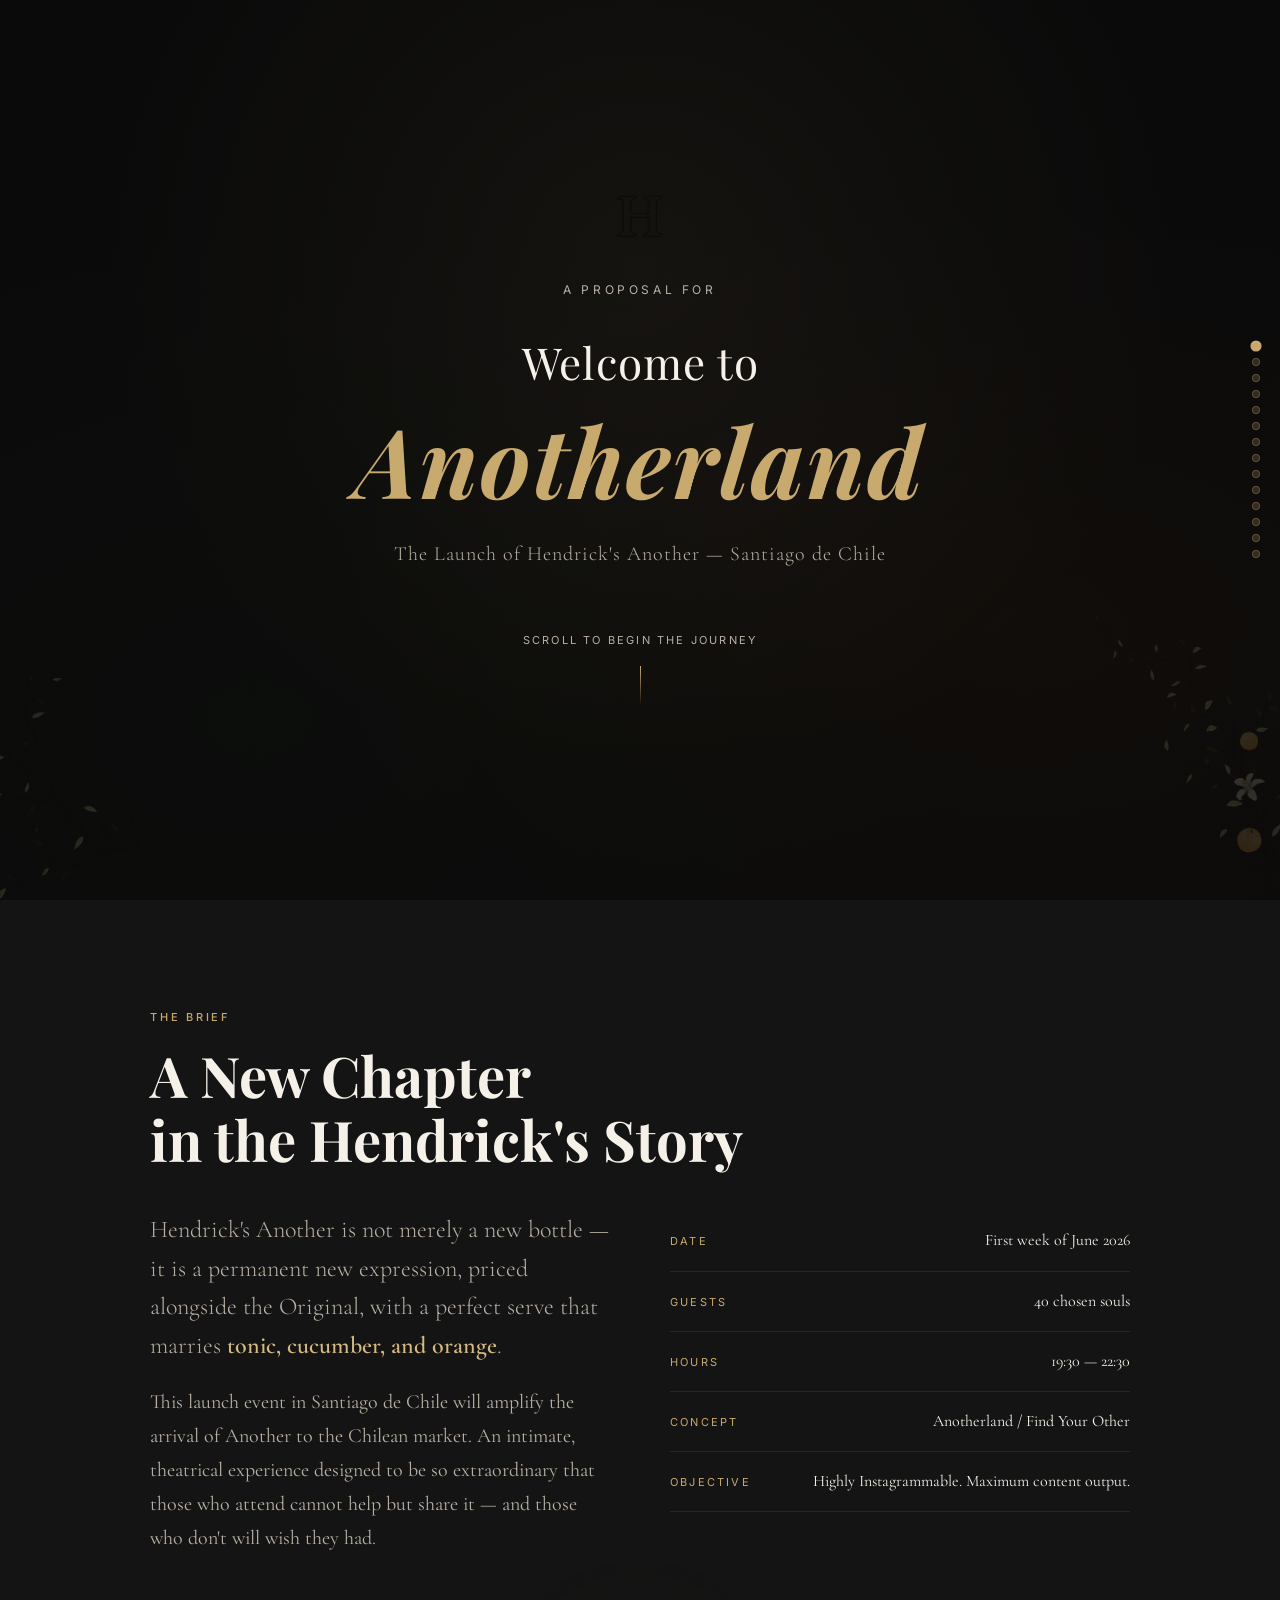
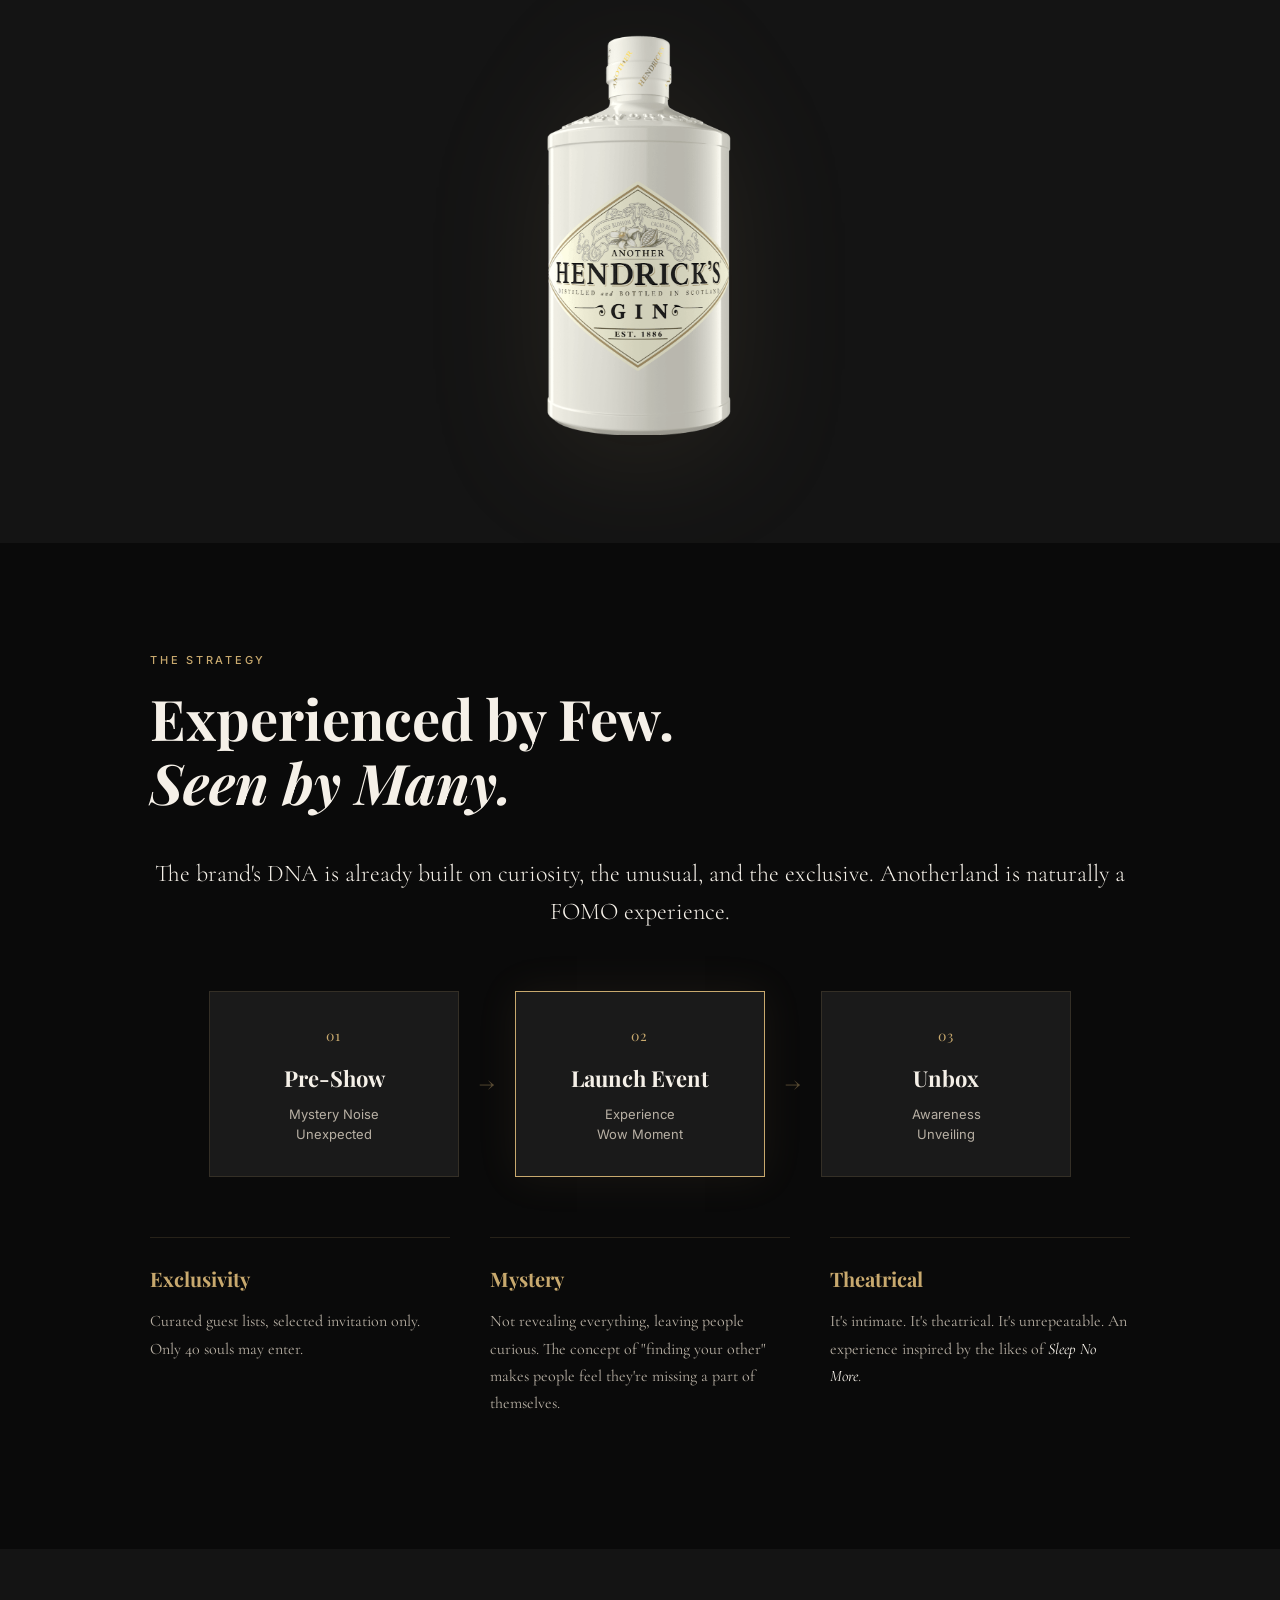
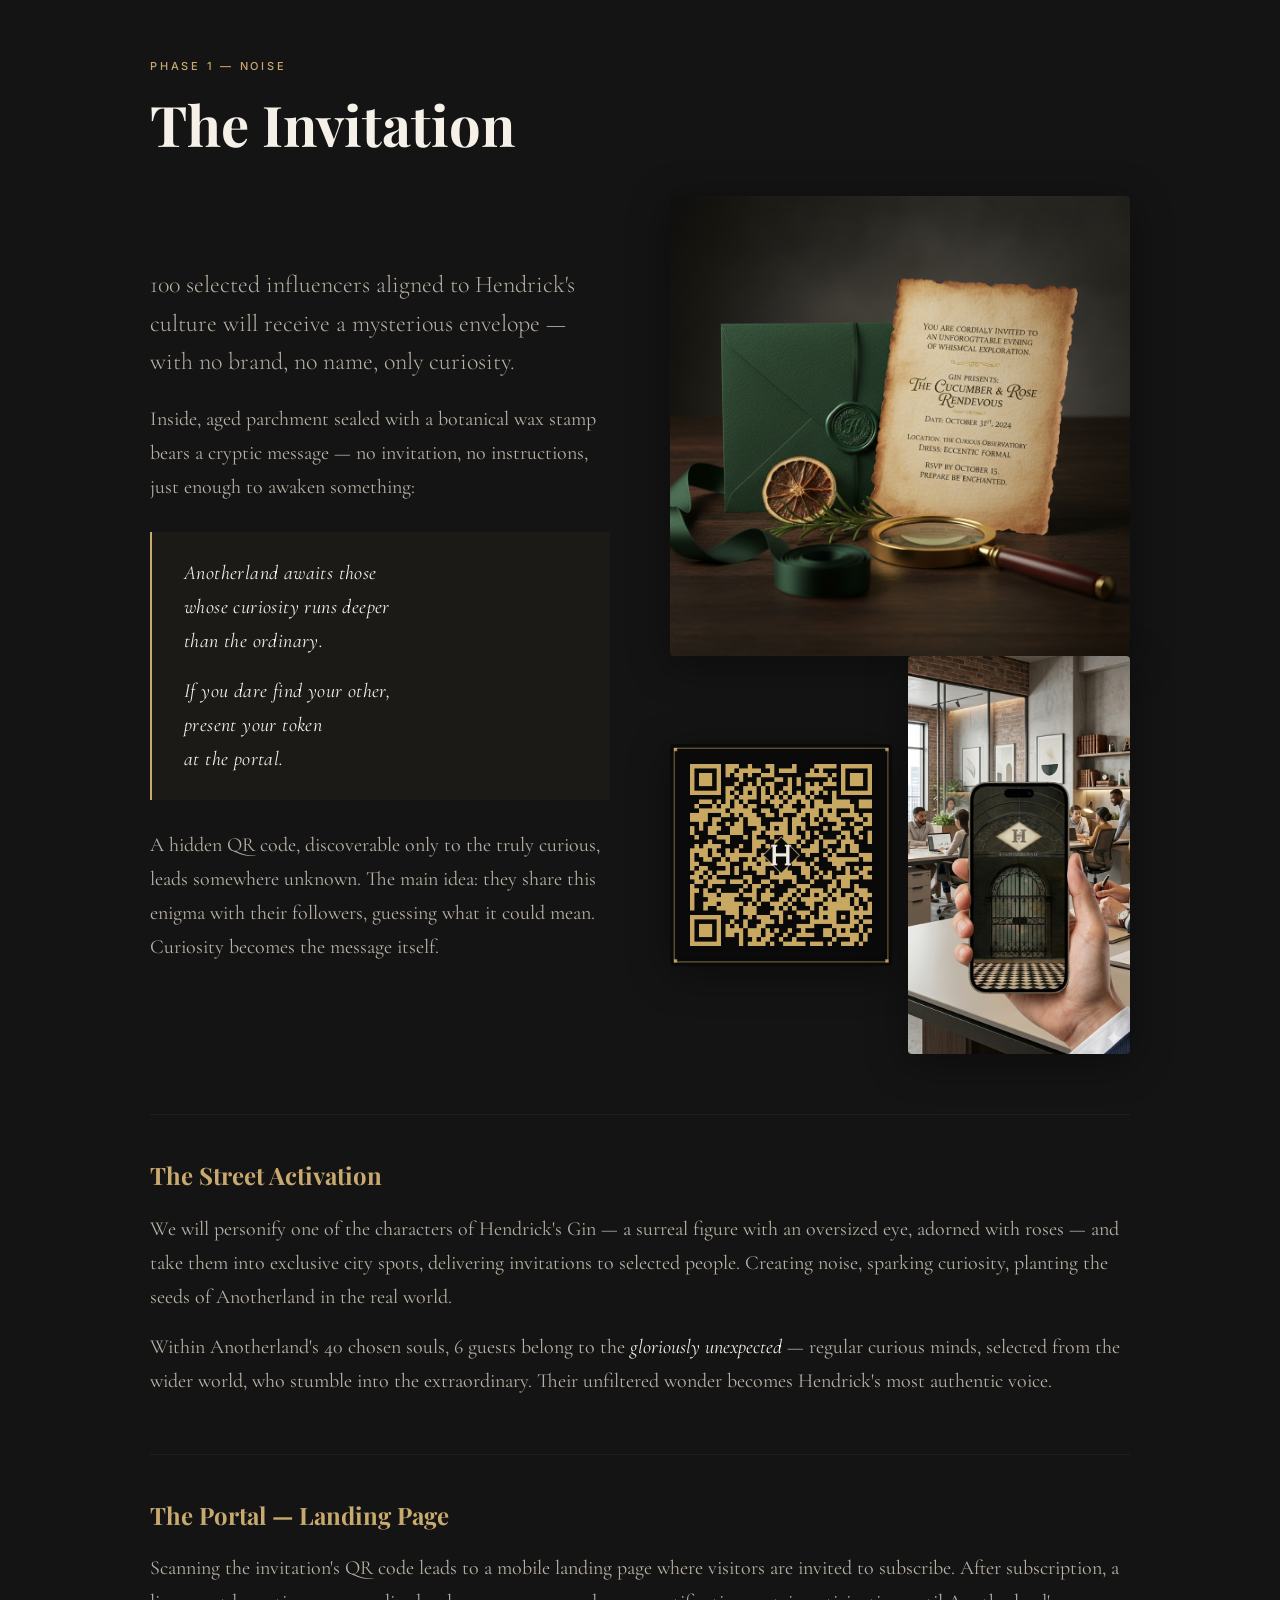
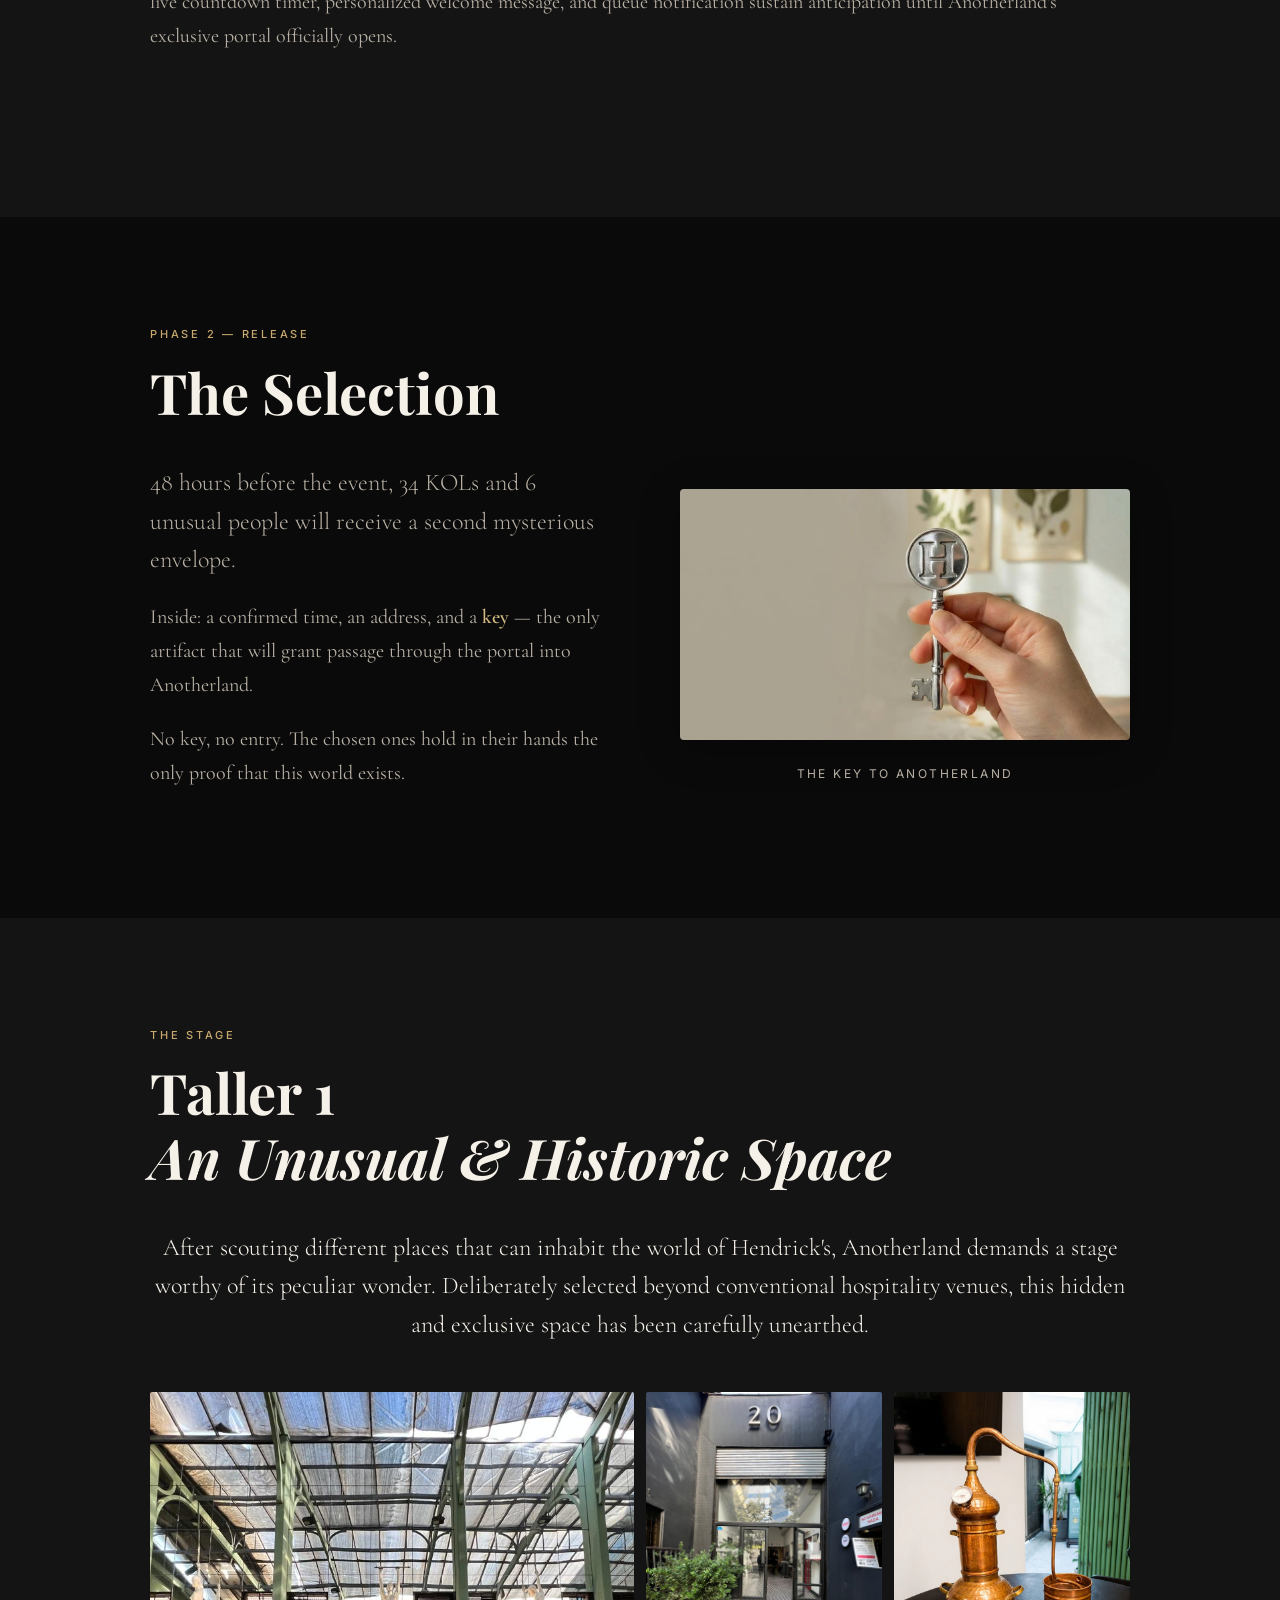
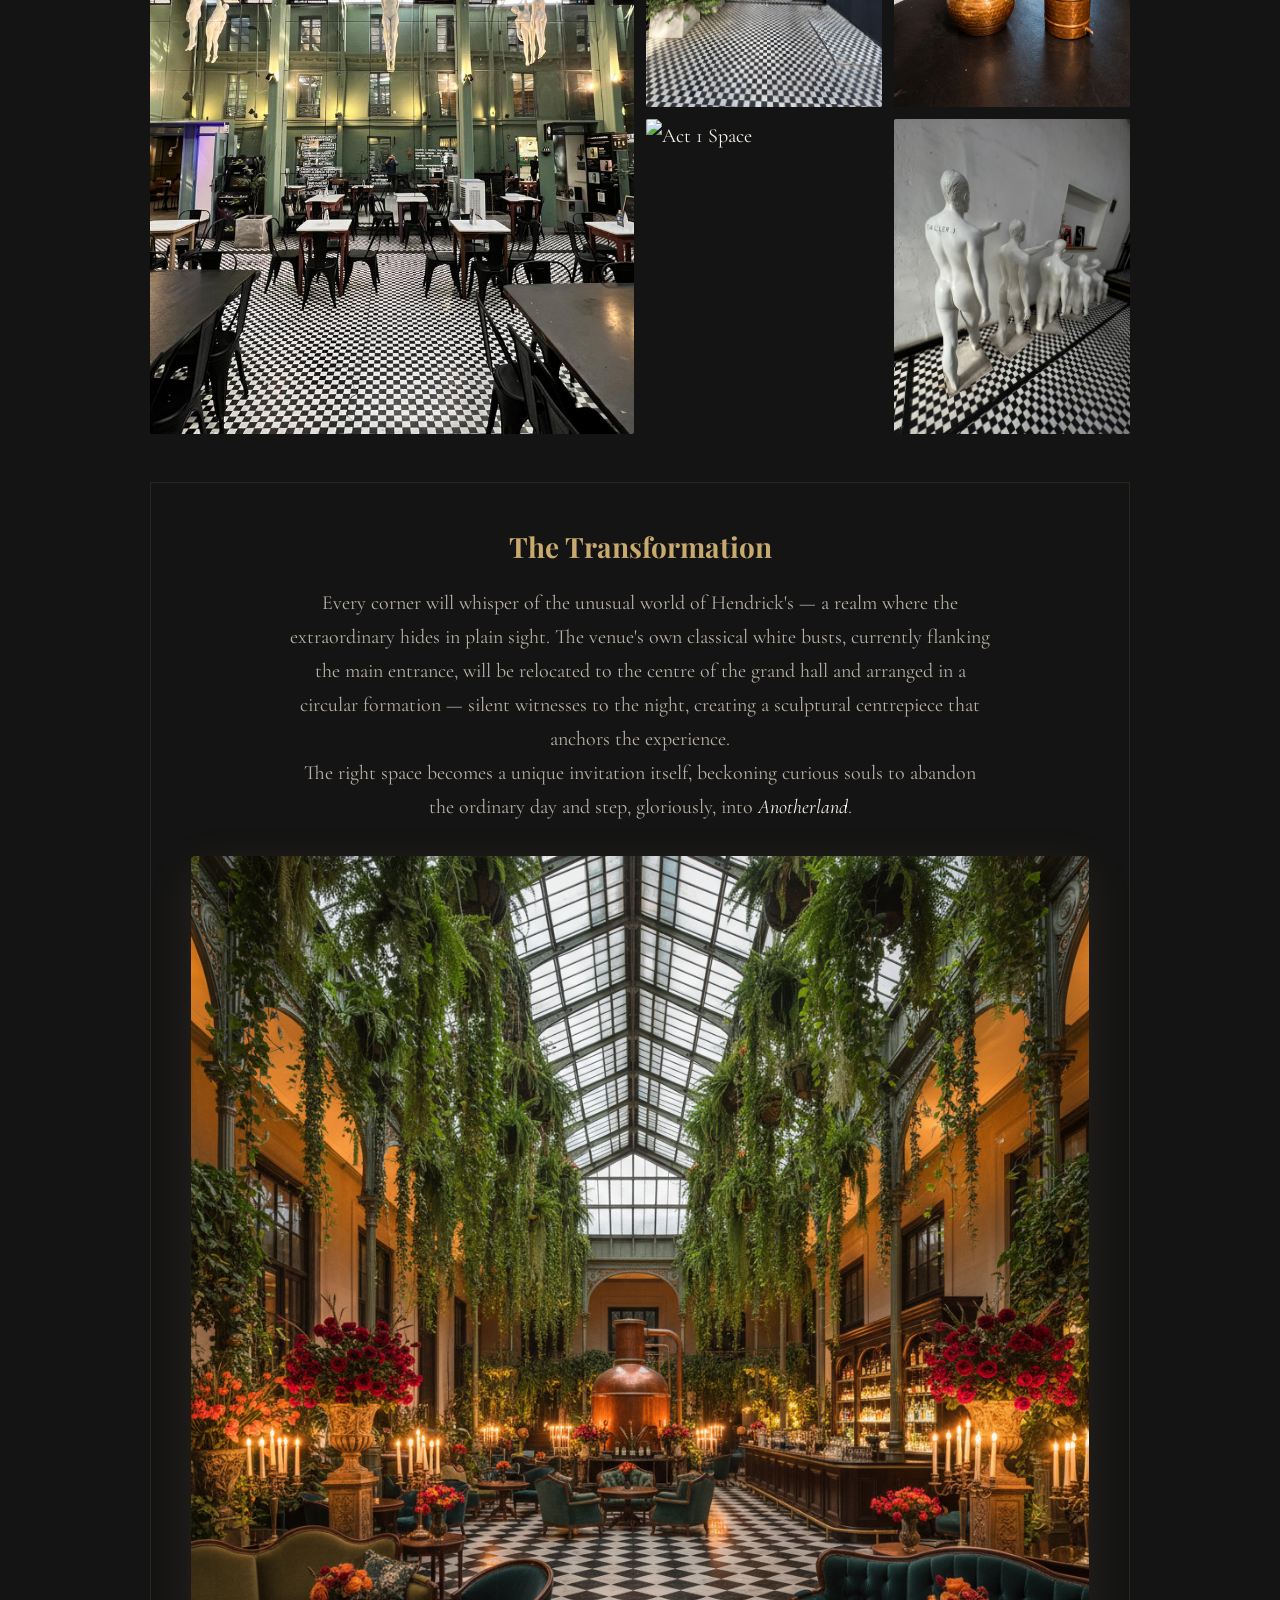
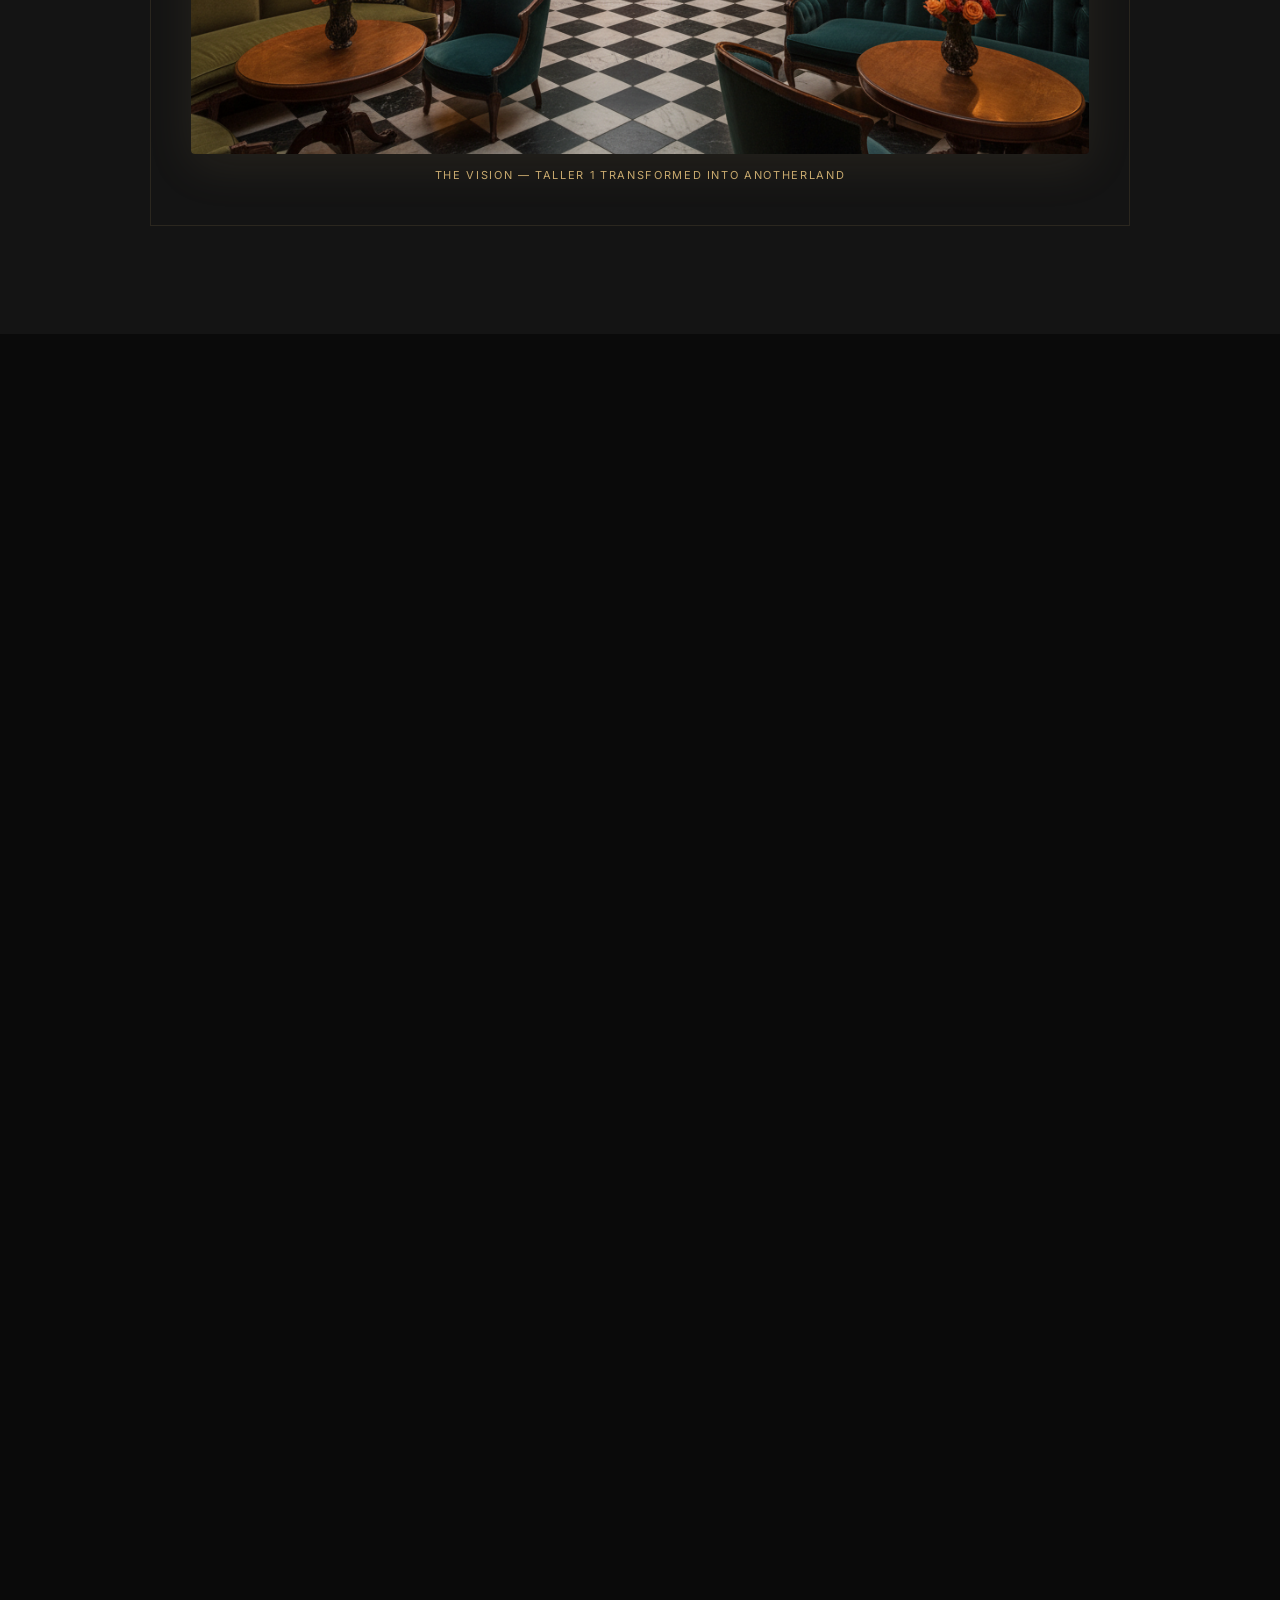
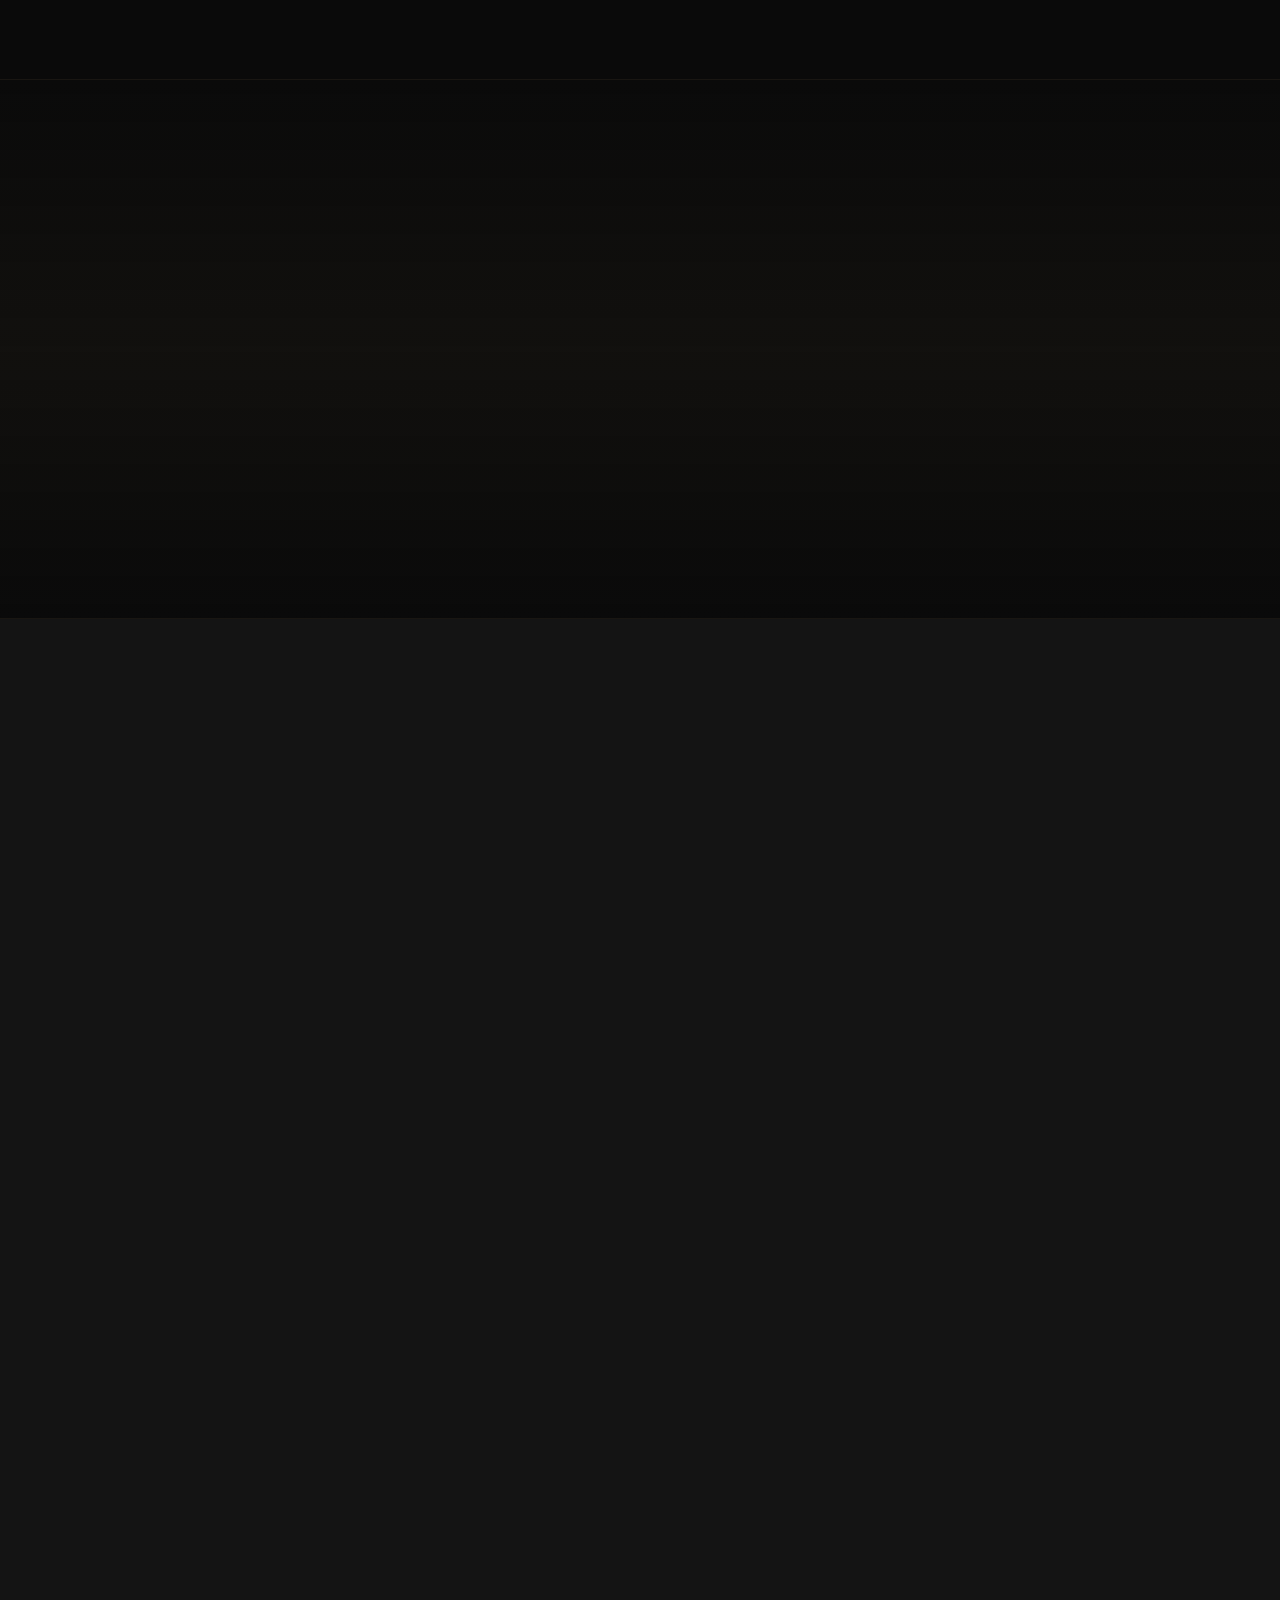
==== site/index.html @ c290e07b "feat: immersive storytelling site for Hendrick's Another launch Scroll-based HTML experience present" ====
<!DOCTYPE html>
<html lang="en">
<head>
  <meta charset="UTF-8">
  <meta name="viewport" content="width=device-width, initial-scale=1.0">
  <title>Welcome to Anotherland — Hendrick's Another Launch</title>
  <meta name="description" content="An immersive launch experience for Hendrick's Another in Santiago de Chile">
  <link rel="preconnect" href="https://fonts.googleapis.com">
  <link rel="preconnect" href="https://fonts.gstatic.com" crossorigin>
  <link href="https://fonts.googleapis.com/css2?family=Playfair+Display:ital,wght@0,400;0,600;0,700;0,800;1,400;1,600&family=Cormorant+Garamond:ital,wght@0,300;0,400;0,500;0,600;1,300;1,400&family=Inter:wght@300;400;500&display=swap" rel="stylesheet">
  <link rel="stylesheet" href="css/style.css">
</head>
<body>

  <!-- S0: THE PORTAL (Hero) -->
  <section class="section section--hero" id="portal">
    <div class="hero__overlay"></div>
    <div class="hero__content">
      <div class="hero__logo">
        <img src="images/brand/hendricks-h.svg" alt="H" class="hero__h-mark">
      </div>
      <p class="hero__prelude fade-in">A proposal for</p>
      <h1 class="hero__title fade-in delay-1">
        <span class="hero__title-line">Welcome to</span>
        <span class="hero__title-line hero__title-accent">Anotherland</span>
      </h1>
      <p class="hero__subtitle fade-in delay-2">The Launch of Hendrick's Another — Santiago de Chile</p>
      <div class="hero__scroll-indicator fade-in delay-3">
        <span>Scroll to begin the journey</span>
        <div class="hero__scroll-arrow"></div>
      </div>
    </div>
    <div class="hero__vine hero__vine--left">
      <img src="images/brand/vine-left.png" alt="">
    </div>
    <div class="hero__vine hero__vine--right">
      <img src="images/brand/vine-right.png" alt="">
    </div>
  </section>

  <!-- S1: THE BRIEF -->
  <section class="section section--brief" id="brief">
    <div class="container">
      <div class="section__label reveal">The Brief</div>
      <h2 class="section__title reveal">A New Chapter<br>in the Hendrick's Story</h2>
      <div class="brief__grid">
        <div class="brief__text reveal">
          <p class="text--lead">Hendrick's Another is not merely a new bottle — it is a permanent new expression, priced alongside the Original, with a perfect serve that marries <strong>tonic, cucumber, and orange</strong>.</p>
          <p>This launch event in Santiago de Chile will amplify the arrival of Another to the Chilean market. An intimate, theatrical experience designed to be so extraordinary that those who attend cannot help but share it — and those who don't will wish they had.</p>
        </div>
        <div class="brief__details reveal delay-1">
          <div class="brief__detail">
            <span class="brief__detail-label">Date</span>
            <span class="brief__detail-value">First week of June 2026</span>
          </div>
          <div class="brief__detail">
            <span class="brief__detail-label">Guests</span>
            <span class="brief__detail-value">40 chosen souls</span>
          </div>
          <div class="brief__detail">
            <span class="brief__detail-label">Hours</span>
            <span class="brief__detail-value">19:30 — 22:30</span>
          </div>
          <div class="brief__detail">
            <span class="brief__detail-label">Concept</span>
            <span class="brief__detail-value">Anotherland / Find Your Other</span>
          </div>
          <div class="brief__detail">
            <span class="brief__detail-label">Objective</span>
            <span class="brief__detail-value">Highly Instagrammable. Maximum content output.</span>
          </div>
        </div>
      </div>
      <div class="brief__bottle reveal delay-2">
        <img src="images/brand/another-bottle.png" alt="Hendrick's Another Bottle" class="brief__bottle-img">
      </div>
    </div>
  </section>

  <!-- S2: THE STRATEGY -->
  <section class="section section--strategy" id="strategy">
    <div class="container">
      <div class="section__label reveal">The Strategy</div>
      <h2 class="section__title reveal">Experienced by Few.<br><em>Seen by Many.</em></h2>
      <p class="text--lead text--center reveal">The brand's DNA is already built on curiosity, the unusual, and the exclusive. Anotherland is naturally a FOMO experience.</p>

      <div class="strategy__flow reveal">
        <div class="strategy__phase">
          <div class="strategy__phase-number">01</div>
          <h3 class="strategy__phase-title">Pre-Show</h3>
          <p class="strategy__phase-desc">Mystery Noise<br>Unexpected</p>
        </div>
        <div class="strategy__arrow">→</div>
        <div class="strategy__phase strategy__phase--active">
          <div class="strategy__phase-number">02</div>
          <h3 class="strategy__phase-title">Launch Event</h3>
          <p class="strategy__phase-desc">Experience<br>Wow Moment</p>
        </div>
        <div class="strategy__arrow">→</div>
        <div class="strategy__phase">
          <div class="strategy__phase-number">03</div>
          <h3 class="strategy__phase-title">Unbox</h3>
          <p class="strategy__phase-desc">Awareness<br>Unveiling</p>
        </div>
      </div>

      <div class="strategy__tactics reveal delay-1">
        <div class="strategy__tactic">
          <h4>Exclusivity</h4>
          <p>Curated guest lists, selected invitation only. Only 40 souls may enter.</p>
        </div>
        <div class="strategy__tactic">
          <h4>Mystery</h4>
          <p>Not revealing everything, leaving people curious. The concept of "finding your other" makes people feel they're missing a part of themselves.</p>
        </div>
        <div class="strategy__tactic">
          <h4>Theatrical</h4>
          <p>It's intimate. It's theatrical. It's unrepeatable. An experience inspired by the likes of <em>Sleep No More</em>.</p>
        </div>
      </div>
    </div>
  </section>

  <!-- S3: THE INVITATION -->
  <section class="section section--invitation" id="invitation">
    <div class="container">
      <div class="section__label reveal">Phase 1 — Noise</div>
      <h2 class="section__title reveal">The Invitation</h2>

      <div class="invitation__grid">
        <div class="invitation__text reveal">
          <p class="text--lead">100 selected influencers aligned to Hendrick's culture will receive a mysterious envelope — with no brand, no name, only curiosity.</p>
          <p>Inside, aged parchment sealed with a botanical wax stamp bears a cryptic message — no invitation, no instructions, just enough to awaken something:</p>
          <blockquote class="invitation__card-text">
            <p><em>Anotherland awaits those<br>whose curiosity runs deeper<br>than the ordinary.</em></p>
            <p><em>If you dare find your other,<br>present your token<br>at the portal.</em></p>
          </blockquote>
          <p>A hidden QR code, discoverable only to the truly curious, leads somewhere unknown. The main idea: they share this enigma with their followers, guessing what it could mean. Curiosity becomes the message itself.</p>
        </div>
        <div class="invitation__visual reveal delay-1">
          <img src="images/renders/render-invitation.jpg" alt="The Mysterious Invitation — Sealed Envelope with Botanical Wax Stamp" class="invitation__render-img" loading="lazy">
          <div class="invitation__renders">
            <img src="images/renders/render-qr-code.jpg" alt="Hendrick's QR Code — Golden Seal" class="invitation__render-img" loading="lazy">
            <img src="images/renders/render-phone-portal.jpg" alt="Mobile Landing Page — The Portal" class="invitation__render-img invitation__render-img--phone" loading="lazy">
          </div>
        </div>
      </div>

      <div class="invitation__off reveal delay-2">
        <h3>The Street Activation</h3>
        <p>We will personify one of the characters of Hendrick's Gin — a surreal figure with an oversized eye, adorned with roses — and take them into exclusive city spots, delivering invitations to selected people. Creating noise, sparking curiosity, planting the seeds of Anotherland in the real world.</p>
        <p>Within Anotherland's 40 chosen souls, 6 guests belong to the <em>gloriously unexpected</em> — regular curious minds, selected from the wider world, who stumble into the extraordinary. Their unfiltered wonder becomes Hendrick's most authentic voice.</p>
      </div>

      <div class="invitation__portal reveal">
        <h3>The Portal — Landing Page</h3>
        <p>Scanning the invitation's QR code leads to a mobile landing page where visitors are invited to subscribe. After subscription, a live countdown timer, personalized welcome message, and queue notification sustain anticipation until Anotherland's exclusive portal officially opens.</p>
      </div>
    </div>
  </section>

  <!-- S4: THE SELECTION -->
  <section class="section section--selection" id="selection">
    <div class="container">
      <div class="section__label reveal">Phase 2 — Release</div>
      <h2 class="section__title reveal">The Selection</h2>
      <div class="selection__content reveal">
        <div class="selection__text">
          <p class="text--lead">48 hours before the event, 34 KOLs and 6 unusual people will receive a second mysterious envelope.</p>
          <p>Inside: a confirmed time, an address, and a <strong>key</strong> — the only artifact that will grant passage through the portal into Anotherland.</p>
          <p>No key, no entry. The chosen ones hold in their hands the only proof that this world exists.</p>
        </div>
        <div class="selection__key">
          <img src="images/renders/render-key.jpg" alt="The Key to Anotherland" class="selection__key-img" loading="lazy">
          <p class="selection__key-caption">The Key to Anotherland</p>
        </div>
      </div>
    </div>
  </section>

  <!-- S5: THE VENUE -->
  <section class="section section--venue" id="venue">
    <div class="container">
      <div class="section__label reveal">The Stage</div>
      <h2 class="section__title reveal">Taller 1<br><em>An Unusual & Historic Space</em></h2>
      <p class="text--lead text--center reveal">After scouting different places that can inhabit the world of Hendrick's, Anotherland demands a stage worthy of its peculiar wonder. Deliberately selected beyond conventional hospitality venues, this hidden and exclusive space has been carefully unearthed.</p>

      <div class="venue__gallery reveal">
        <div class="venue__photo venue__photo--large">
          <img src="images/venue/act3-main-hall.jpg" alt="Taller 1 Main Hall" loading="lazy">
          <span class="venue__photo-caption">The Grand Conservatory — Main Hall</span>
        </div>
        <div class="venue__photo">
          <img src="images/venue/exterior-entrance.jpg" alt="Taller 1 Entrance" loading="lazy">
          <span class="venue__photo-caption">The Portal — Entrance</span>
        </div>
        <div class="venue__photo">
          <img src="images/venue/alembic-detail.jpg" alt="Copper Alembic" loading="lazy">
          <span class="venue__photo-caption">The Alembic — A Gin Still in Chile</span>
        </div>
        <div class="venue__photo">
          <img src="images/venue/act1-alembic.jpg" alt="Act 1 Space" loading="lazy">
          <span class="venue__photo-caption">The Origins — Act I Space</span>
        </div>
        <div class="venue__photo">
          <img src="images/venue/hallway-statues.jpg" alt="Hallway with Statues" loading="lazy">
          <span class="venue__photo-caption">The Passage — Between Worlds</span>
        </div>
      </div>

      <div class="venue__transformation reveal">
        <h3>The Transformation</h3>
        <p>Every corner will whisper of the unusual world of Hendrick's — a realm where the extraordinary hides in plain sight. The venue's own classical white busts, currently flanking the main entrance, will be relocated to the centre of the grand hall and arranged in a circular formation — silent witnesses to the night, creating a sculptural centrepiece that anchors the experience.</p>
        <p>The right space becomes a unique invitation itself, beckoning curious souls to abandon the ordinary day and step, gloriously, into <em>Anotherland</em>.</p>
        <div class="venue__transformation-render">
          <img src="images/renders/render-venue-transformed.jpg" alt="Taller 1 Transformed into Anotherland — Botanical Wonderland" loading="lazy">
          <span class="venue__transformation-caption">The Vision — Taller 1 Transformed into Anotherland</span>
        </div>
      </div>
    </div>
  </section>

  <!-- S6: THE ANOTHERLANDERS -->
  <section class="section section--cast" id="cast">
    <div class="container">
      <div class="section__label reveal">The Citizens</div>
      <h2 class="section__title reveal">The Anotherlanders</h2>
      <p class="text--lead text--center reveal">To bring this event to life, we will deploy a dedicated team of performers as citizens of Anotherland. They will embody the storytelling, guide the experience, and ensure guests truly live and immerse themselves in this world.</p>

      <div class="cast__grid reveal">
        <div class="cast__role">
          <div class="cast__role-count">1</div>
          <h4 class="cast__role-title">Herbarium</h4>
          <p>The mysterious guardian at the portal. Asks for the key. Opens the door.</p>
        </div>
        <div class="cast__role">
          <div class="cast__role-count">3</div>
          <h4 class="cast__role-title">Storytellers / Orators</h4>
          <p>They welcome guests into Hendrick's Origins and narrate the tale of Anotherland.</p>
        </div>
        <div class="cast__role">
          <div class="cast__role-count">4</div>
          <h4 class="cast__role-title">Botanics</h4>
          <p>Guides through the choices. They divide groups and present the four story crossroads.</p>
        </div>
        <div class="cast__role">
          <div class="cast__role-count">2</div>
          <h4 class="cast__role-title">Performers</h4>
          <p>The ethereal figures of Anotherland. They inhabit the space, creating moments of wonder.</p>
        </div>
      </div>

      <div class="cast__costume reveal delay-1">
        <div class="cast__costume-grid">
          <div class="cast__costume-text">
            <h3>The Avant-Garde Gothic & "Capitol" Aesthetic</h3>
            <p>Surreal silhouettes, edible accessories (the cucumber cluster), sculptural powdered wigs, contradictory tailoring, maximalist botanicals, subversive formalwear, fabric clashing, the porcelain doll effect, asymmetric volume, and iridescent surfaces.</p>
          </div>
          <div class="cast__costume-visual">
            <img src="images/renders/render-performer.jpg" alt="Anotherlander — Avant-Garde Gothic Botanical Costume" loading="lazy">
          </div>
        </div>
      </div>
    </div>
  </section>

  <!-- DIVIDER: THE EXPERIENCE BEGINS -->
  <section class="section section--divider" id="experience">
    <div class="divider__content">
      <p class="divider__prelude reveal">The night arrives. The key turns. The portal opens.</p>
      <h2 class="divider__title reveal delay-1">The Experience</h2>
      <p class="divider__subtitle reveal delay-2">A 3-Act Journey Into Anotherland</p>
    </div>
  </section>

  <!-- S7: ACT 1 — THE WELCOME -->
  <section class="section section--act section--act1" id="act1">
    <div class="container">
      <div class="act__header reveal">
        <span class="act__number">Act I</span>
        <h2 class="act__title">The Welcome</h2>
        <p class="act__subtitle">Guests Start Together</p>
      </div>

      <div class="act__scene reveal">
        <div class="act__scene-img">
          <img src="images/renders/render-entrance-doorman.jpg" alt="The Portal — Guardian at the Gates of Anotherland" loading="lazy">
          <div class="act__scene-overlay"></div>
        </div>
        <div class="act__scene-text">
          <h3>The Portal</h3>
          <p>In the entrance, a mysterious guard stands before the door. Silent. Watchful. When guests present their key, the door opens — and the ordinary world is left behind.</p>
        </div>
      </div>

      <div class="act__scene act__scene--reverse reveal delay-1">
        <div class="act__scene-img">
          <img src="images/renders/render-alembic.jpg" alt="Hendrick's Origins — The Copper Alembic" loading="lazy">
          <div class="act__scene-overlay"></div>
        </div>
        <div class="act__scene-text">
          <h3>Hendrick's Origins</h3>
          <p>After crossing the Portal, guests are welcomed by the Orators into Hendrick's Origins, where a gleaming copper Gin Alembic Still marks the beginning of their journey into Anotherland — beyond imagination and discovery.</p>
          <p>A welcome serve of <strong>Hendrick's Original Gin & Tonic</strong> is poured as the tale begins.</p>
        </div>
      </div>

      <div class="act__moment reveal delay-2">
        <img src="images/brand/original-bottle.png" alt="Hendrick's Original" class="act__moment-bottle">
        <p class="act__moment-text">The Orator introduces this as a journey through Anotherland, where the marvelous and the mundane intertwine. A plain wooden box is placed at the edge of the table — its purpose left unsaid.</p>
      </div>
    </div>
  </section>

  <!-- S8: ACT 2 — THE CHOICES -->
  <section class="section section--act section--act2" id="act2">
    <div class="container">
      <div class="act__header reveal">
        <span class="act__number">Act II</span>
        <h2 class="act__title">The Choices</h2>
        <p class="act__subtitle">Guests Roam Free</p>
      </div>

      <div class="act__scene reveal">
        <div class="act__scene-img">
          <img src="images/renders/render-dark-hallway.jpg" alt="The Dark Hall — Candle-lit Passage Between Worlds" loading="lazy">
          <div class="act__scene-overlay"></div>
        </div>
        <div class="act__scene-text">
          <h3>The Dark Hall</h3>
          <p>Our guests move through a large dark hall, guided by the Orators who divide them into groups. Along the way, they encounter the Botanics — and the tale of four story crossroads begins. Each choice shapes a unique cocktail, built through the narrative itself.</p>
        </div>
      </div>

      <div class="choices__grid">
        <div class="choice reveal">
          <div class="choice__number">1</div>
          <h3 class="choice__title">The Sparkling Waters</h3>
          <p class="choice__question">At the first crossroads, two waters shimmer:</p>
          <div class="choice__options">
            <div class="choice__option">
              <strong>The Marshlands</strong> — still, herbaceous, and grounding
            </div>
            <div class="choice__vs">or</div>
            <div class="choice__option">
              <strong>The Fresh Springs</strong> — bright, lively, and effervescent
            </div>
          </div>
          <p class="choice__result"><em>Sets the base: herbal & contemplative or crisp & sparkling</em></p>
        </div>

        <div class="choice reveal delay-1">
          <div class="choice__number">2</div>
          <h3 class="choice__title">The Garden of Whispering Blooms</h3>
          <p class="choice__question">Further along, the traveler encounters a chorus of talking flowers:</p>
          <div class="choice__options">
            <div class="choice__option">
              <strong>Thistle</strong> — sharp, green, and mischievously dry
            </div>
            <div class="choice__vs">or</div>
            <div class="choice__option">
              <strong>Forget-Me-Not</strong> — soft, floral, and sentimental
            </div>
          </div>
          <p class="choice__result"><em>Adds the botanical accent: herbal brightness or floral sweetness</em></p>
        </div>

        <div class="choice reveal delay-1">
          <div class="choice__number">3</div>
          <h3 class="choice__title">The Uncanny Valley</h3>
          <p class="choice__question">Through swirling mists, inspiration strikes. Two paths emerge:</p>
          <div class="choice__options">
            <div class="choice__option">
              <strong>The Left Turn</strong> — cacao, warmth, and hidden spice
            </div>
            <div class="choice__vs">or</div>
            <div class="choice__option">
              <strong>The Right Turn</strong> — orange blossom and radiant zest
            </div>
          </div>
          <p class="choice__result"><em>The flavor flourish: dark & spiced or bright & citrusy</em></p>
        </div>

        <div class="choice reveal delay-1">
          <div class="choice__number">4</div>
          <h3 class="choice__title">The Forest of Forgotten Things</h3>
          <p class="choice__question">In a grove heavy with memory, the traveler must decide how to end their tale:</p>
          <div class="choice__options">
            <div class="choice__option">
              <strong>Summer Fruit</strong> — rich, warm, and lingering
            </div>
            <div class="choice__vs">or</div>
            <div class="choice__option">
              <strong>Winter Fruit</strong> — cool, lifted, and free
            </div>
          </div>
          <p class="choice__result"><em>The garnish and mood: bold & nostalgic or light & liberating</em></p>
        </div>
      </div>

      <div class="act__scene act__scene--reverse reveal">
        <div class="act__scene-img">
          <img src="images/renders/render-food-station.jpg" alt="The Botanical Feast — Thematic Canapés and Gin Cocktails" loading="lazy">
          <div class="act__scene-overlay"></div>
        </div>
        <div class="act__scene-text">
          <h3>The Botanical Feast</h3>
          <p>Between choices, guests discover thematic food stations — artisanal canapés crafted in a striking palette of dark tones with orange accents. Each bite is a narrative moment, paired with botanical garnishes and crystal gin glasses catching the warm candlelight.</p>
        </div>
      </div>
    </div>
  </section>

  <!-- S9: ACT 3 — THE DISCOVER & THE TOAST -->
  <section class="section section--act section--act3" id="act3">
    <div class="container">
      <div class="act__header reveal">
        <span class="act__number">Act III</span>
        <h2 class="act__title">The Discovery</h2>
        <p class="act__subtitle">Guests End Together</p>
      </div>

      <div class="act3__discover reveal">
        <div class="act3__discover-img">
          <img src="images/renders/render-anotherland-hall.jpg" alt="Anotherland Revealed — The Grand Hall" loading="lazy">
          <div class="act__scene-overlay act__scene-overlay--gold"></div>
        </div>
        <div class="act3__discover-text">
          <h3>The Reveal</h3>
          <p>Guests continue their path after the choices they've made. At the end of a darkened corridor, they find a figure seated in a bergère — silent, waiting.</p>
          <p>As they approach, the figure rises. An invitation. <strong>In that moment, all the lights turn on</strong> — and Anotherland is revealed in its full, breathtaking glory.</p>
        </div>
      </div>

      <div class="act3__scenes reveal">
        <div class="act__scene">
          <div class="act__scene-img">
            <img src="images/renders/render-photo-opportunity.jpg" alt="Photo Opportunity — Botanical Arch with Gold Frame" loading="lazy">
            <div class="act__scene-overlay act__scene-overlay--gold"></div>
          </div>
          <div class="act__scene-text">
            <h3>The WOW Moment</h3>
            <p>When our guests enter Anotherland, they discover a captivating world to freely explore. Instagrammable photo opportunity spots — like this botanical arch with a gold vintage frame — ensure every guest becomes a content creator, sharing Anotherland with the world.</p>
          </div>
        </div>

        <div class="act__scene act__scene--reverse">
          <div class="act__scene-img">
            <img src="images/renders/render-cocktail-bar.jpg" alt="The Anotherland Bar — Botanical Cocktail Service" loading="lazy">
            <div class="act__scene-overlay act__scene-overlay--gold"></div>
          </div>
          <div class="act__scene-text">
            <h3>The Anotherland Bar</h3>
            <p>A beautifully dressed cocktail bar wrapped in botanical garlands serves Hendrick's Another cocktails — the gin's signature orange-tinted serve with cucumber ribbons. Victorian-attired bartenders craft each drink as part of the living experience.</p>
          </div>
        </div>
      </div>

      <div class="act3__toast reveal">
        <div class="act3__toast-content">
          <img src="images/brand/another-bottle.png" alt="Hendrick's Another" class="act3__toast-bottle" loading="lazy">
          <div class="act3__toast-text">
            <h3>The Toast</h3>
            <p>Guests reunite around the previously hidden chamber. The Orator reveals the wooden box that held mystery all night — it opens to unveil <strong>Hendrick's Another</strong>.</p>
            <p>Some of the white lights change to orange to enhance the moment and arrival. The cocktail built through the story is served.</p>
            <blockquote class="act3__toast-quote">
              "To Another, may we savor it always."
            </blockquote>
          </div>
        </div>
      </div>
    </div>
  </section>

  <!-- S10: PHASE 3 — THE UNBOX (Seeding) -->
  <section class="section section--unbox" id="unbox">
    <div class="container">
      <div class="section__label reveal">Phase 3 — Amplification</div>
      <h2 class="section__title reveal">The Unbox</h2>
      <p class="text--lead text--center reveal">Experienced by few. <em>Seen by many.</em></p>

      <div class="unbox__grid">
        <div class="unbox__text reveal">
          <p>The story of Anotherland does not end at the venue. Within days of the event, the 60+ curious souls who received the mysterious invitation but were not among the chosen 40 will find a new delivery at their door.</p>
          <p>A beautifully curated seeding box — containing a bottle of <strong>Hendrick's Another</strong> — arrives as proof that Anotherland remembers every curious soul.</p>
          <p>They unbox it on camera. They share it with their followers. The hashtag <strong>#hendrickschile</strong> begins to spread. What was experienced by few is now seen by many — and the legend of Anotherland grows.</p>
        </div>
        <div class="unbox__visual reveal delay-1">
          <img src="images/renders/render-photo-spot.jpg" alt="Hendrick's Another Seeding Box — Unboxing Experience" class="unbox__render" loading="lazy">
          <p class="unbox__caption">The Seeding Box — #hendrickschile</p>
        </div>
      </div>
    </div>
  </section>

  <!-- S11: THE FAREWELL -->
  <section class="section section--farewell" id="farewell">
    <div class="container">
      <div class="section__label reveal">The Farewell</div>
      <h2 class="section__title reveal">A Keepsake<br>From Anotherland</h2>
      <p class="text--lead text--center reveal">The traveler rises, carrying their glass and their journey through Anotherland forward. The Purveyor offers a keepsake token — bespoke to each guest and their pouch — as they exit back into the ordinary world, forever changed.</p>

      <div class="farewell__hero reveal">
        <img src="images/renders/render-cocktails.jpg" alt="Hendrick's Another & Original — The Perfect Serves" loading="lazy">
      </div>

      <div class="farewell__cocktails reveal">
        <div class="farewell__cocktail">
          <img src="images/brand/another-highball.png" alt="Another Highball" loading="lazy">
          <h4>The Another Highball</h4>
          <p>Built through the story itself</p>
        </div>
        <div class="farewell__cocktail">
          <img src="images/brand/another-spritz.jpg" alt="Another Spritz" loading="lazy">
          <h4>The Another Spritz</h4>
          <p>A parting gift of flavor</p>
        </div>
      </div>
    </div>
  </section>

  <!-- S11: CREDITS -->
  <section class="section section--credits" id="credits">
    <div class="container">
      <div class="credits__content reveal">
        <img src="images/brand/hendricks-logo.png" alt="Hendrick's Gin" class="credits__logo">
        <h2 class="credits__title">Anotherland Awaits</h2>
        <p class="credits__subtitle">Santiago de Chile — June 2026</p>
        <div class="credits__divider"></div>
        <p class="credits__agency">A proposal by <strong>Revision</strong></p>
        <p class="credits__contact">Federico Elgueta — Federico@wearevision.cl</p>
      </div>
    </div>
  </section>

  <!-- PROGRESS INDICATOR -->
  <nav class="progress-nav" aria-label="Section navigation">
    <a href="#portal" class="progress-dot active" title="The Portal"></a>
    <a href="#brief" class="progress-dot" title="The Brief"></a>
    <a href="#strategy" class="progress-dot" title="Strategy"></a>
    <a href="#invitation" class="progress-dot" title="Invitation"></a>
    <a href="#selection" class="progress-dot" title="Selection"></a>
    <a href="#venue" class="progress-dot" title="Venue"></a>
    <a href="#cast" class="progress-dot" title="Cast"></a>
    <a href="#experience" class="progress-dot" title="Experience"></a>
    <a href="#act1" class="progress-dot" title="Act I"></a>
    <a href="#act2" class="progress-dot" title="Act II"></a>
    <a href="#act3" class="progress-dot" title="Act III"></a>
    <a href="#unbox" class="progress-dot" title="The Unbox"></a>
    <a href="#farewell" class="progress-dot" title="Farewell"></a>
    <a href="#credits" class="progress-dot" title="Credits"></a>
  </nav>

  <script src="js/main.js"></script>
</body>
</html>
---- site/css/style.css ----
/* ===================================
   HENDRICK'S ANOTHER — ANOTHERLAND
   Immersive Storytelling Proposal
   =================================== */

/* --- RESET & BASE --- */
*, *::before, *::after {
  margin: 0;
  padding: 0;
  box-sizing: border-box;
}

:root {
  --black-deep: #0a0a0a;
  --black-soft: #141414;
  --black-card: #1a1a1a;
  --gold: #c8a96e;
  --gold-light: #d4ba82;
  --cream: #f5f0e8;
  --cream-muted: #b8b0a4;
  --green: #2d5a27;
  --green-dark: #1a3518;
  --red-rose: #8b1a1a;
  --orange: #e8721d;
  --orange-glow: rgba(232, 114, 29, 0.15);

  --font-display: 'Playfair Display', Georgia, serif;
  --font-body: 'Cormorant Garamond', Garamond, serif;
  --font-ui: 'Inter', -apple-system, sans-serif;

  --container: 1100px;
  --section-padding: clamp(80px, 12vh, 160px);
}

html {
  scroll-behavior: smooth;
  -webkit-font-smoothing: antialiased;
}

body {
  font-family: var(--font-body);
  font-size: clamp(17px, 1.8vw, 20px);
  font-weight: 400;
  line-height: 1.7;
  color: var(--cream);
  background: var(--black-deep);
  overflow-x: hidden;
}

img {
  max-width: 100%;
  height: auto;
  display: block;
}

a {
  color: var(--gold);
  text-decoration: none;
}

strong {
  color: var(--gold-light);
  font-weight: 600;
}

em {
  font-style: italic;
  color: var(--cream);
}

::selection {
  background: var(--gold);
  color: var(--black-deep);
}

/* --- CONTAINER --- */
.container {
  max-width: var(--container);
  margin: 0 auto;
  padding: 0 clamp(20px, 5vw, 60px);
}

/* --- SECTION BASE --- */
.section {
  padding: var(--section-padding) 0;
  position: relative;
}

.section__label {
  font-family: var(--font-ui);
  font-size: 11px;
  font-weight: 500;
  letter-spacing: 0.25em;
  text-transform: uppercase;
  color: var(--gold);
  margin-bottom: 16px;
}

.section__title {
  font-family: var(--font-display);
  font-size: clamp(32px, 5vw, 56px);
  font-weight: 700;
  line-height: 1.15;
  color: var(--cream);
  margin-bottom: 40px;
}

.text--lead {
  font-size: clamp(19px, 2.2vw, 24px);
  line-height: 1.6;
  color: var(--cream);
  margin-bottom: 24px;
  font-weight: 300;
}

.text--center {
  text-align: center;
}

/* --- REVEAL ANIMATIONS --- */
.reveal {
  opacity: 0;
  transform: translateY(40px);
  transition: opacity 0.9s cubic-bezier(0.16, 1, 0.3, 1),
              transform 0.9s cubic-bezier(0.16, 1, 0.3, 1);
}

.reveal.visible {
  opacity: 1;
  transform: translateY(0);
}

.delay-1 { transition-delay: 0.15s; }
.delay-2 { transition-delay: 0.3s; }
.delay-3 { transition-delay: 0.45s; }

.fade-in {
  opacity: 0;
  transform: translateY(20px);
  animation: fadeInUp 1s cubic-bezier(0.16, 1, 0.3, 1) forwards;
}

.fade-in.delay-1 { animation-delay: 0.4s; }
.fade-in.delay-2 { animation-delay: 0.8s; }
.fade-in.delay-3 { animation-delay: 1.2s; }

@keyframes fadeInUp {
  to {
    opacity: 1;
    transform: translateY(0);
  }
}

/* ===================================
   S0: THE PORTAL (Hero)
   =================================== */
.section--hero {
  min-height: 100vh;
  display: flex;
  align-items: center;
  justify-content: center;
  text-align: center;
  padding: 0;
  background: var(--black-deep);
  overflow: hidden;
}

.hero__overlay {
  position: absolute;
  inset: 0;
  background:
    radial-gradient(ellipse at 50% 30%, rgba(200, 169, 110, 0.06) 0%, transparent 60%),
    radial-gradient(ellipse at 20% 80%, rgba(45, 90, 39, 0.04) 0%, transparent 50%),
    radial-gradient(ellipse at 80% 70%, rgba(232, 114, 29, 0.03) 0%, transparent 50%);
  pointer-events: none;
}

.hero__content {
  position: relative;
  z-index: 2;
  padding: 40px 20px;
}

.hero__logo {
  margin-bottom: 40px;
}

.hero__h-mark {
  width: 48px;
  height: auto;
  opacity: 0.7;
  filter: brightness(2) sepia(0.3);
  margin: 0 auto;
}

.hero__prelude {
  font-family: var(--font-ui);
  font-size: 12px;
  letter-spacing: 0.3em;
  text-transform: uppercase;
  color: var(--cream-muted);
  margin-bottom: 24px;
}

.hero__title {
  font-family: var(--font-display);
  font-weight: 400;
  margin-bottom: 24px;
}

.hero__title-line {
  display: block;
  font-size: clamp(28px, 4vw, 44px);
  color: var(--cream);
  letter-spacing: 0.02em;
}

.hero__title-accent {
  font-size: clamp(48px, 8vw, 96px);
  font-weight: 700;
  font-style: italic;
  color: var(--gold);
  line-height: 1.1;
  margin-top: 8px;
}

.hero__subtitle {
  font-family: var(--font-body);
  font-size: clamp(16px, 2vw, 20px);
  color: var(--cream-muted);
  font-weight: 300;
  letter-spacing: 0.05em;
}

.hero__scroll-indicator {
  margin-top: 60px;
}

.hero__scroll-indicator span {
  font-family: var(--font-ui);
  font-size: 11px;
  letter-spacing: 0.2em;
  text-transform: uppercase;
  color: var(--cream-muted);
  display: block;
  margin-bottom: 16px;
}

.hero__scroll-arrow {
  width: 1px;
  height: 40px;
  background: linear-gradient(to bottom, var(--gold), transparent);
  margin: 0 auto;
  animation: scrollPulse 2s ease-in-out infinite;
}

@keyframes scrollPulse {
  0%, 100% { opacity: 0.3; transform: scaleY(0.6); }
  50% { opacity: 1; transform: scaleY(1); }
}

.hero__vine {
  position: absolute;
  bottom: 0;
  width: clamp(80px, 15vw, 200px);
  opacity: 0.15;
  pointer-events: none;
}

.hero__vine--left {
  left: 0;
}

.hero__vine--right {
  right: 0;
}

.hero__vine img {
  width: 100%;
}

/* ===================================
   S1: THE BRIEF
   =================================== */
.section--brief {
  background: var(--black-soft);
}

.brief__grid {
  display: grid;
  grid-template-columns: 1fr 1fr;
  gap: 60px;
  align-items: start;
}

.brief__text p {
  margin-bottom: 20px;
  color: var(--cream-muted);
}

.brief__details {
  display: flex;
  flex-direction: column;
  gap: 0;
}

.brief__detail {
  display: flex;
  justify-content: space-between;
  align-items: baseline;
  padding: 16px 0;
  border-bottom: 1px solid rgba(200, 169, 110, 0.12);
}

.brief__detail-label {
  font-family: var(--font-ui);
  font-size: 11px;
  letter-spacing: 0.2em;
  text-transform: uppercase;
  color: var(--gold);
  flex-shrink: 0;
  margin-right: 20px;
}

.brief__detail-value {
  text-align: right;
  color: var(--cream);
  font-size: 16px;
}

.brief__bottle {
  text-align: center;
  margin-top: 60px;
}

.brief__bottle-img {
  max-height: 400px;
  margin: 0 auto;
  filter: drop-shadow(0 20px 60px rgba(200, 169, 110, 0.1));
}

/* ===================================
   S2: THE STRATEGY
   =================================== */
.section--strategy {
  background: var(--black-deep);
}

.strategy__flow {
  display: flex;
  align-items: center;
  justify-content: center;
  gap: 20px;
  margin: 60px 0;
  flex-wrap: wrap;
}

.strategy__phase {
  background: var(--black-card);
  border: 1px solid rgba(200, 169, 110, 0.15);
  padding: 32px 28px;
  text-align: center;
  flex: 1;
  min-width: 180px;
  max-width: 250px;
  transition: border-color 0.3s, box-shadow 0.3s;
}

.strategy__phase:hover {
  border-color: var(--gold);
}

.strategy__phase--active {
  border-color: var(--gold);
  box-shadow: 0 0 40px rgba(200, 169, 110, 0.08);
}

.strategy__phase-number {
  font-family: var(--font-display);
  font-size: 14px;
  color: var(--gold);
  margin-bottom: 12px;
  letter-spacing: 0.1em;
}

.strategy__phase-title {
  font-family: var(--font-display);
  font-size: 22px;
  font-weight: 700;
  color: var(--cream);
  margin-bottom: 8px;
}

.strategy__phase-desc {
  font-family: var(--font-ui);
  font-size: 13px;
  color: var(--cream-muted);
  line-height: 1.5;
}

.strategy__arrow {
  font-size: 24px;
  color: var(--gold);
  opacity: 0.4;
}

.strategy__tactics {
  display: grid;
  grid-template-columns: repeat(3, 1fr);
  gap: 40px;
  margin-top: 60px;
}

.strategy__tactic {
  padding: 24px 0;
  border-top: 1px solid rgba(200, 169, 110, 0.15);
}

.strategy__tactic h4 {
  font-family: var(--font-display);
  font-size: 20px;
  color: var(--gold);
  margin-bottom: 12px;
}

.strategy__tactic p {
  color: var(--cream-muted);
  font-size: 16px;
}

/* ===================================
   S3: THE INVITATION
   =================================== */
.section--invitation {
  background: var(--black-soft);
}

.invitation__grid {
  display: grid;
  grid-template-columns: 1fr 1fr;
  gap: 60px;
  margin-bottom: 60px;
  align-items: center;
}

.invitation__text p {
  margin-bottom: 20px;
  color: var(--cream-muted);
}

.invitation__card-text {
  border-left: 2px solid var(--gold);
  padding: 24px 32px;
  margin: 28px 0;
  background: rgba(200, 169, 110, 0.04);
}

.invitation__card-text p {
  font-family: var(--font-serif);
  font-size: 20px;
  line-height: 1.7;
  color: var(--cream);
  margin-bottom: 16px;
  letter-spacing: 0.02em;
}

.invitation__card-text p:last-child {
  margin-bottom: 0;
}

.invitation__renders {
  display: grid;
  grid-template-columns: 1fr 1fr;
  gap: 16px;
  align-items: center;
}

.invitation__render-img {
  border-radius: 4px;
  box-shadow: 0 8px 40px rgba(0, 0, 0, 0.4);
  transition: transform 0.4s cubic-bezier(0.16, 1, 0.3, 1);
}

.invitation__render-img:hover {
  transform: scale(1.03);
}

.invitation__render-img--phone {
  max-height: 400px;
  object-fit: contain;
}

.selection__key-img {
  max-width: 100%;
  max-height: 280px;
  object-fit: contain;
  margin: 0 auto 24px;
  border-radius: 4px;
  box-shadow: 0 8px 40px rgba(0, 0, 0, 0.3);
}

.invitation__off,
.invitation__portal {
  padding: 40px 0;
  border-top: 1px solid rgba(200, 169, 110, 0.08);
}

.invitation__off h3,
.invitation__portal h3 {
  font-family: var(--font-display);
  font-size: 24px;
  color: var(--gold);
  margin-bottom: 16px;
}

.invitation__off p,
.invitation__portal p {
  color: var(--cream-muted);
  margin-bottom: 16px;
}

/* ===================================
   S4: THE SELECTION
   =================================== */
.section--selection {
  background: var(--black-deep);
}

.selection__content {
  display: grid;
  grid-template-columns: 1fr 1fr;
  gap: 80px;
  align-items: center;
}

.selection__text p {
  margin-bottom: 20px;
  color: var(--cream-muted);
}

.selection__key {
  text-align: center;
}

.selection__key-visual {
  width: 120px;
  height: 120px;
  margin: 0 auto 24px;
  border: 2px solid var(--gold);
  border-radius: 50%;
  display: flex;
  align-items: center;
  justify-content: center;
  position: relative;
}

.selection__key-visual::after {
  content: '';
  position: absolute;
  inset: -8px;
  border: 1px solid rgba(200, 169, 110, 0.2);
  border-radius: 50%;
}

.selection__key-symbol {
  font-family: var(--font-display);
  font-size: 48px;
  font-weight: 700;
  color: var(--gold);
}

.selection__key-caption {
  font-family: var(--font-ui);
  font-size: 12px;
  letter-spacing: 0.2em;
  text-transform: uppercase;
  color: var(--cream-muted);
}

/* ===================================
   S5: THE VENUE
   =================================== */
.section--venue {
  background: var(--black-soft);
}

.venue__gallery {
  display: grid;
  grid-template-columns: repeat(4, 1fr);
  grid-template-rows: auto auto;
  gap: 12px;
  margin: 48px 0;
}

.venue__photo {
  position: relative;
  overflow: hidden;
  border-radius: 2px;
}

.venue__photo--large {
  grid-column: 1 / 3;
  grid-row: 1 / 3;
}

.venue__photo img {
  width: 100%;
  height: 100%;
  object-fit: cover;
  transition: transform 0.6s cubic-bezier(0.16, 1, 0.3, 1);
}

.venue__photo:hover img {
  transform: scale(1.05);
}

.venue__photo-caption {
  position: absolute;
  bottom: 0;
  left: 0;
  right: 0;
  padding: 12px 16px;
  background: linear-gradient(to top, rgba(10, 10, 10, 0.85), transparent);
  font-family: var(--font-ui);
  font-size: 11px;
  letter-spacing: 0.1em;
  text-transform: uppercase;
  color: var(--cream-muted);
  transform: translateY(100%);
  transition: transform 0.4s ease;
}

.venue__photo:hover .venue__photo-caption {
  transform: translateY(0);
}

.venue__transformation {
  margin-top: 48px;
  padding: 40px;
  border: 1px solid rgba(200, 169, 110, 0.12);
  text-align: center;
}

.venue__transformation h3 {
  font-family: var(--font-display);
  font-size: 28px;
  color: var(--gold);
  margin-bottom: 16px;
}

.venue__transformation p {
  color: var(--cream-muted);
  max-width: 700px;
  margin: 0 auto;
}

.venue__transformation-render {
  margin-top: 32px;
}

.venue__transformation-render img {
  width: 100%;
  border-radius: 4px;
  box-shadow: 0 12px 48px rgba(200, 169, 110, 0.1);
}

.venue__transformation-caption {
  display: block;
  margin-top: 12px;
  font-family: var(--font-ui);
  font-size: 11px;
  letter-spacing: 0.15em;
  text-transform: uppercase;
  color: var(--gold);
  text-align: center;
}

/* ===================================
   S6: THE CAST
   =================================== */
.section--cast {
  background: var(--black-deep);
}

.cast__grid {
  display: grid;
  grid-template-columns: repeat(4, 1fr);
  gap: 24px;
  margin: 48px 0;
}

.cast__role {
  background: var(--black-card);
  border: 1px solid rgba(200, 169, 110, 0.1);
  padding: 32px 24px;
  text-align: center;
  transition: border-color 0.3s;
}

.cast__role:hover {
  border-color: var(--gold);
}

.cast__role-count {
  font-family: var(--font-display);
  font-size: 36px;
  font-weight: 700;
  color: var(--gold);
  margin-bottom: 8px;
}

.cast__role-title {
  font-family: var(--font-display);
  font-size: 18px;
  color: var(--cream);
  margin-bottom: 12px;
}

.cast__role p {
  font-size: 15px;
  color: var(--cream-muted);
  line-height: 1.5;
}

.cast__costume {
  padding: 40px;
  border: 1px solid rgba(200, 169, 110, 0.12);
  text-align: center;
}

.cast__costume-grid {
  display: grid;
  grid-template-columns: 1fr 1fr;
  gap: 40px;
  align-items: center;
}

.cast__costume h3 {
  font-family: var(--font-display);
  font-size: 24px;
  color: var(--gold);
  margin-bottom: 16px;
}

.cast__costume p {
  color: var(--cream-muted);
  font-style: italic;
}

.cast__costume-visual img {
  width: 100%;
  border-radius: 4px;
  box-shadow: 0 8px 40px rgba(0, 0, 0, 0.4);
}

.farewell__hero {
  margin-bottom: 48px;
  text-align: center;
}

.farewell__hero img {
  width: 100%;
  max-height: 500px;
  object-fit: cover;
  border-radius: 4px;
  box-shadow: 0 12px 48px rgba(200, 169, 110, 0.1);
}

/* ===================================
   DIVIDER: EXPERIENCE BEGINS
   =================================== */
.section--divider {
  min-height: 60vh;
  display: flex;
  align-items: center;
  justify-content: center;
  text-align: center;
  background:
    linear-gradient(to bottom, var(--black-deep), rgba(200, 169, 110, 0.04), var(--black-deep));
  border-top: 1px solid rgba(200, 169, 110, 0.08);
  border-bottom: 1px solid rgba(200, 169, 110, 0.08);
}

.divider__prelude {
  font-family: var(--font-body);
  font-size: clamp(16px, 2vw, 20px);
  color: var(--cream-muted);
  font-style: italic;
  margin-bottom: 24px;
}

.divider__title {
  font-family: var(--font-display);
  font-size: clamp(40px, 7vw, 80px);
  font-weight: 700;
  color: var(--gold);
  line-height: 1.1;
  margin-bottom: 16px;
}

.divider__subtitle {
  font-family: var(--font-ui);
  font-size: 13px;
  letter-spacing: 0.25em;
  text-transform: uppercase;
  color: var(--cream-muted);
}

/* ===================================
   ACT SECTIONS (Shared)
   =================================== */
.section--act {
  padding: var(--section-padding) 0;
}

.section--act1 { background: var(--black-soft); }
.section--act2 { background: var(--black-deep); }
.section--act3 { background: var(--black-soft); }

.act__header {
  text-align: center;
  margin-bottom: 60px;
}

.act__number {
  font-family: var(--font-ui);
  font-size: 12px;
  letter-spacing: 0.3em;
  text-transform: uppercase;
  color: var(--gold);
  display: block;
  margin-bottom: 12px;
}

.act__title {
  font-family: var(--font-display);
  font-size: clamp(36px, 5vw, 56px);
  font-weight: 700;
  color: var(--cream);
  margin-bottom: 8px;
}

.act__subtitle {
  font-family: var(--font-body);
  font-size: 20px;
  color: var(--cream-muted);
  font-style: italic;
}

/* ACT SCENES */
.act__scene {
  display: grid;
  grid-template-columns: 1fr 1fr;
  gap: 48px;
  margin-bottom: 60px;
  align-items: center;
}

.act__scene--reverse {
  direction: rtl;
}

.act__scene--reverse > * {
  direction: ltr;
}

.act__scene-img {
  position: relative;
  overflow: hidden;
  border-radius: 2px;
}

.act__scene-img img {
  width: 100%;
  height: 100%;
  object-fit: cover;
  min-height: 300px;
}

.act__scene-overlay {
  position: absolute;
  inset: 0;
  background: linear-gradient(135deg, rgba(10, 10, 10, 0.4), rgba(200, 169, 110, 0.08));
  pointer-events: none;
}

.act__scene-overlay--gold {
  background: linear-gradient(135deg, rgba(10, 10, 10, 0.3), rgba(232, 114, 29, 0.1));
}

.act__scene-text h3 {
  font-family: var(--font-display);
  font-size: 28px;
  color: var(--gold);
  margin-bottom: 16px;
}

.act__scene-text p {
  color: var(--cream-muted);
  margin-bottom: 16px;
}

.act__moment {
  text-align: center;
  padding: 48px 0;
  border-top: 1px solid rgba(200, 169, 110, 0.08);
}

.act__moment-bottle {
  max-height: 200px;
  margin: 0 auto 24px;
  filter: drop-shadow(0 10px 30px rgba(0, 0, 0, 0.5));
}

.act__moment-text {
  max-width: 600px;
  margin: 0 auto;
  color: var(--cream-muted);
  font-style: italic;
}

/* ===================================
   S8: THE CHOICES
   =================================== */
.choices__grid {
  display: grid;
  grid-template-columns: 1fr 1fr;
  gap: 32px;
  margin-top: 48px;
}

.choice {
  background: var(--black-card);
  border: 1px solid rgba(200, 169, 110, 0.1);
  padding: 36px 32px;
  transition: border-color 0.3s;
}

.choice:hover {
  border-color: rgba(200, 169, 110, 0.3);
}

.choice__number {
  font-family: var(--font-display);
  font-size: 14px;
  color: var(--gold);
  margin-bottom: 8px;
  opacity: 0.6;
}

.choice__title {
  font-family: var(--font-display);
  font-size: 22px;
  color: var(--cream);
  margin-bottom: 12px;
  font-weight: 600;
}

.choice__question {
  color: var(--cream-muted);
  font-size: 16px;
  margin-bottom: 16px;
}

.choice__options {
  margin: 16px 0;
}

.choice__option {
  padding: 12px 16px;
  background: rgba(200, 169, 110, 0.04);
  border-left: 2px solid var(--gold);
  margin-bottom: 8px;
  color: var(--cream);
  font-size: 16px;
}

.choice__vs {
  text-align: center;
  font-family: var(--font-display);
  font-style: italic;
  color: var(--cream-muted);
  font-size: 14px;
  margin: 4px 0;
}

.choice__result {
  font-size: 14px;
  color: var(--gold);
  margin-top: 12px;
}

/* ===================================
   S9: ACT 3
   =================================== */
.act3__discover {
  margin-bottom: 60px;
}

.act3__discover-img {
  position: relative;
  overflow: hidden;
  margin-bottom: 32px;
  border-radius: 2px;
}

.act3__discover-img img {
  width: 100%;
  max-height: 500px;
  object-fit: cover;
}

.act3__discover-text h3 {
  font-family: var(--font-display);
  font-size: 28px;
  color: var(--gold);
  margin-bottom: 16px;
}

.act3__discover-text p {
  color: var(--cream-muted);
  margin-bottom: 16px;
}

.act3__wow {
  padding: 40px;
  border: 1px solid rgba(232, 114, 29, 0.15);
  margin-bottom: 60px;
  background: linear-gradient(135deg, rgba(232, 114, 29, 0.03), transparent);
}

.act3__wow h3 {
  font-family: var(--font-display);
  font-size: 24px;
  color: var(--orange);
  margin-bottom: 16px;
}

.act3__wow p {
  color: var(--cream-muted);
}

.act3__wow-render {
  margin-top: 32px;
  position: relative;
  overflow: hidden;
  border-radius: 4px;
}

.act3__wow-render img {
  width: 100%;
  border-radius: 4px;
  box-shadow: 0 8px 40px rgba(0, 0, 0, 0.4);
}

.act3__wow-caption {
  display: block;
  margin-top: 12px;
  font-family: var(--font-ui);
  font-size: 11px;
  letter-spacing: 0.15em;
  text-transform: uppercase;
  color: var(--cream-muted);
  text-align: center;
}

.act3__toast-content {
  display: grid;
  grid-template-columns: auto 1fr;
  gap: 48px;
  align-items: center;
}

.act3__toast-bottle {
  max-height: 350px;
  filter: drop-shadow(0 20px 60px rgba(232, 114, 29, 0.15));
}

.act3__toast-text h3 {
  font-family: var(--font-display);
  font-size: 28px;
  color: var(--gold);
  margin-bottom: 16px;
}

.act3__toast-text p {
  color: var(--cream-muted);
  margin-bottom: 16px;
}

.act3__toast-quote {
  font-family: var(--font-display);
  font-size: clamp(24px, 3vw, 36px);
  font-style: italic;
  color: var(--gold);
  padding: 24px 0;
  border-top: 1px solid rgba(200, 169, 110, 0.15);
  margin-top: 24px;
}

/* ===================================
   S10: THE UNBOX (Seeding)
   =================================== */
.section--unbox {
  background: var(--black-deep);
}

.unbox__grid {
  display: grid;
  grid-template-columns: 1fr 1fr;
  gap: 60px;
  align-items: center;
  margin-top: 48px;
}

.unbox__text p {
  margin-bottom: 20px;
  color: var(--cream-muted);
}

.unbox__render {
  width: 100%;
  border-radius: 4px;
  box-shadow: 0 12px 48px rgba(232, 114, 29, 0.12);
}

.unbox__caption {
  margin-top: 16px;
  font-family: var(--font-ui);
  font-size: 12px;
  letter-spacing: 0.2em;
  text-transform: uppercase;
  color: var(--orange);
  text-align: center;
}

/* ===================================
   S11: FAREWELL
   =================================== */
.section--farewell {
  background: var(--black-deep);
}

.farewell__cocktails {
  display: grid;
  grid-template-columns: 1fr 1fr;
  gap: 48px;
  margin-top: 48px;
}

.farewell__cocktail {
  text-align: center;
}

.farewell__cocktail img {
  max-height: 300px;
  margin: 0 auto 20px;
  border-radius: 2px;
}

.farewell__cocktail h4 {
  font-family: var(--font-display);
  font-size: 22px;
  color: var(--cream);
  margin-bottom: 8px;
}

.farewell__cocktail p {
  color: var(--cream-muted);
  font-style: italic;
}

/* ===================================
   S11: CREDITS
   =================================== */
.section--credits {
  background: var(--black-soft);
  padding: 120px 0;
}

.credits__content {
  text-align: center;
}

.credits__logo {
  max-width: 200px;
  margin: 0 auto 40px;
  opacity: 0.8;
}

.credits__title {
  font-family: var(--font-display);
  font-size: clamp(32px, 5vw, 48px);
  font-weight: 700;
  color: var(--cream);
  margin-bottom: 8px;
}

.credits__subtitle {
  font-family: var(--font-body);
  font-size: 20px;
  color: var(--cream-muted);
  font-style: italic;
}

.credits__divider {
  width: 60px;
  height: 1px;
  background: var(--gold);
  margin: 40px auto;
}

.credits__agency {
  font-family: var(--font-ui);
  font-size: 14px;
  color: var(--cream-muted);
  margin-bottom: 8px;
}

.credits__contact {
  font-family: var(--font-ui);
  font-size: 13px;
  color: var(--cream-muted);
  opacity: 0.6;
}

/* ===================================
   PROGRESS NAV
   =================================== */
.progress-nav {
  position: fixed;
  right: 20px;
  top: 50%;
  transform: translateY(-50%);
  z-index: 100;
  display: flex;
  flex-direction: column;
  gap: 8px;
}

.progress-dot {
  width: 8px;
  height: 8px;
  border-radius: 50%;
  background: rgba(200, 169, 110, 0.2);
  border: 1px solid rgba(200, 169, 110, 0.3);
  transition: all 0.3s ease;
  cursor: pointer;
}

.progress-dot:hover,
.progress-dot.active {
  background: var(--gold);
  border-color: var(--gold);
  transform: scale(1.4);
}

/* ===================================
   RESPONSIVE
   =================================== */
@media (max-width: 900px) {
  .brief__grid,
  .invitation__grid,
  .selection__content,
  .unbox__grid,
  .act__scene,
  .act__scene--reverse,
  .act3__toast-content,
  .farewell__cocktails {
    grid-template-columns: 1fr;
    gap: 32px;
  }

  .act__scene--reverse {
    direction: ltr;
  }

  .strategy__tactics,
  .choices__grid {
    grid-template-columns: 1fr;
  }

  .cast__grid {
    grid-template-columns: 1fr 1fr;
  }

  .cast__costume-grid {
    grid-template-columns: 1fr;
  }

  .venue__gallery {
    grid-template-columns: 1fr 1fr;
  }

  .venue__photo--large {
    grid-column: 1 / -1;
    grid-row: auto;
  }

  .act3__toast-content {
    grid-template-columns: 1fr;
    text-align: center;
  }

  .act3__toast-bottle {
    max-height: 250px;
    margin: 0 auto;
  }

  .progress-nav {
    display: none;
  }
}

@media (max-width: 600px) {
  .cast__grid {
    grid-template-columns: 1fr;
  }

  .venue__gallery {
    grid-template-columns: 1fr;
  }

  .strategy__flow {
    flex-direction: column;
  }

  .strategy__arrow {
    transform: rotate(90deg);
  }

  .strategy__phase {
    max-width: 100%;
  }
}
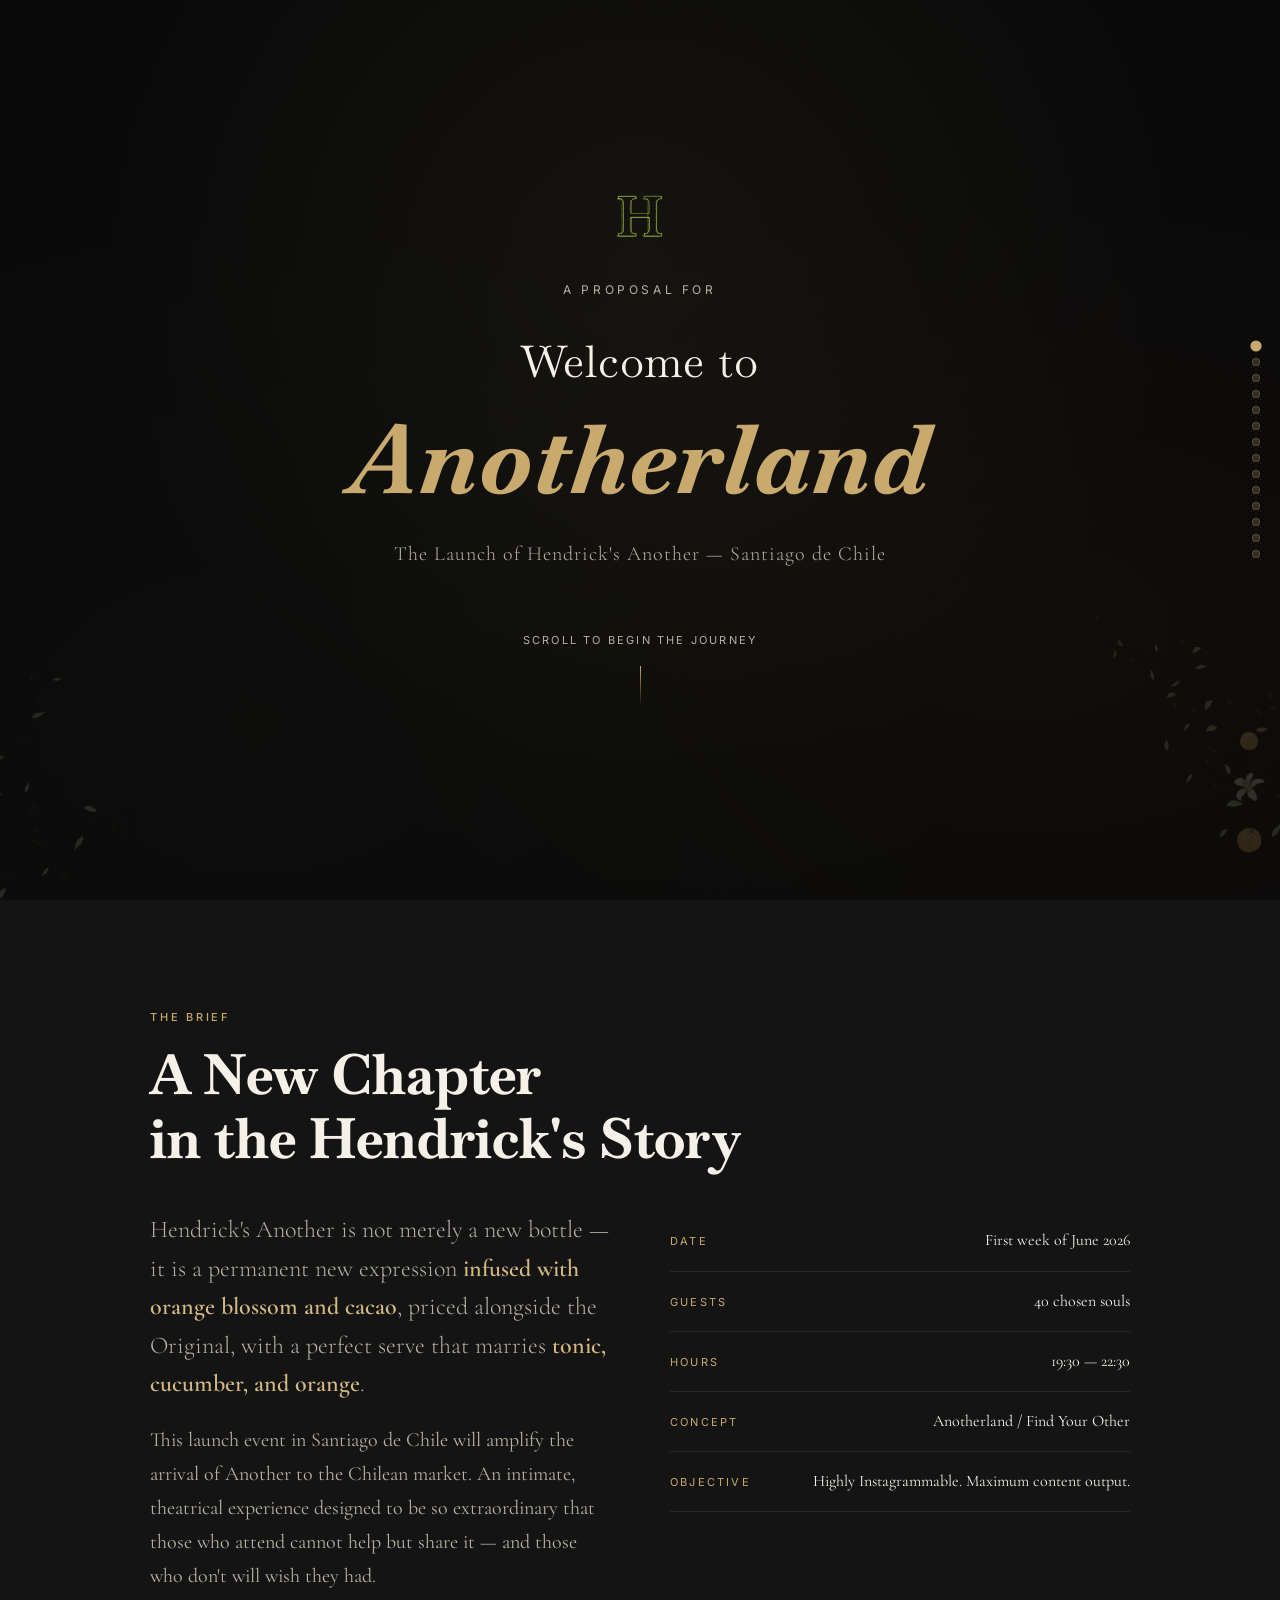
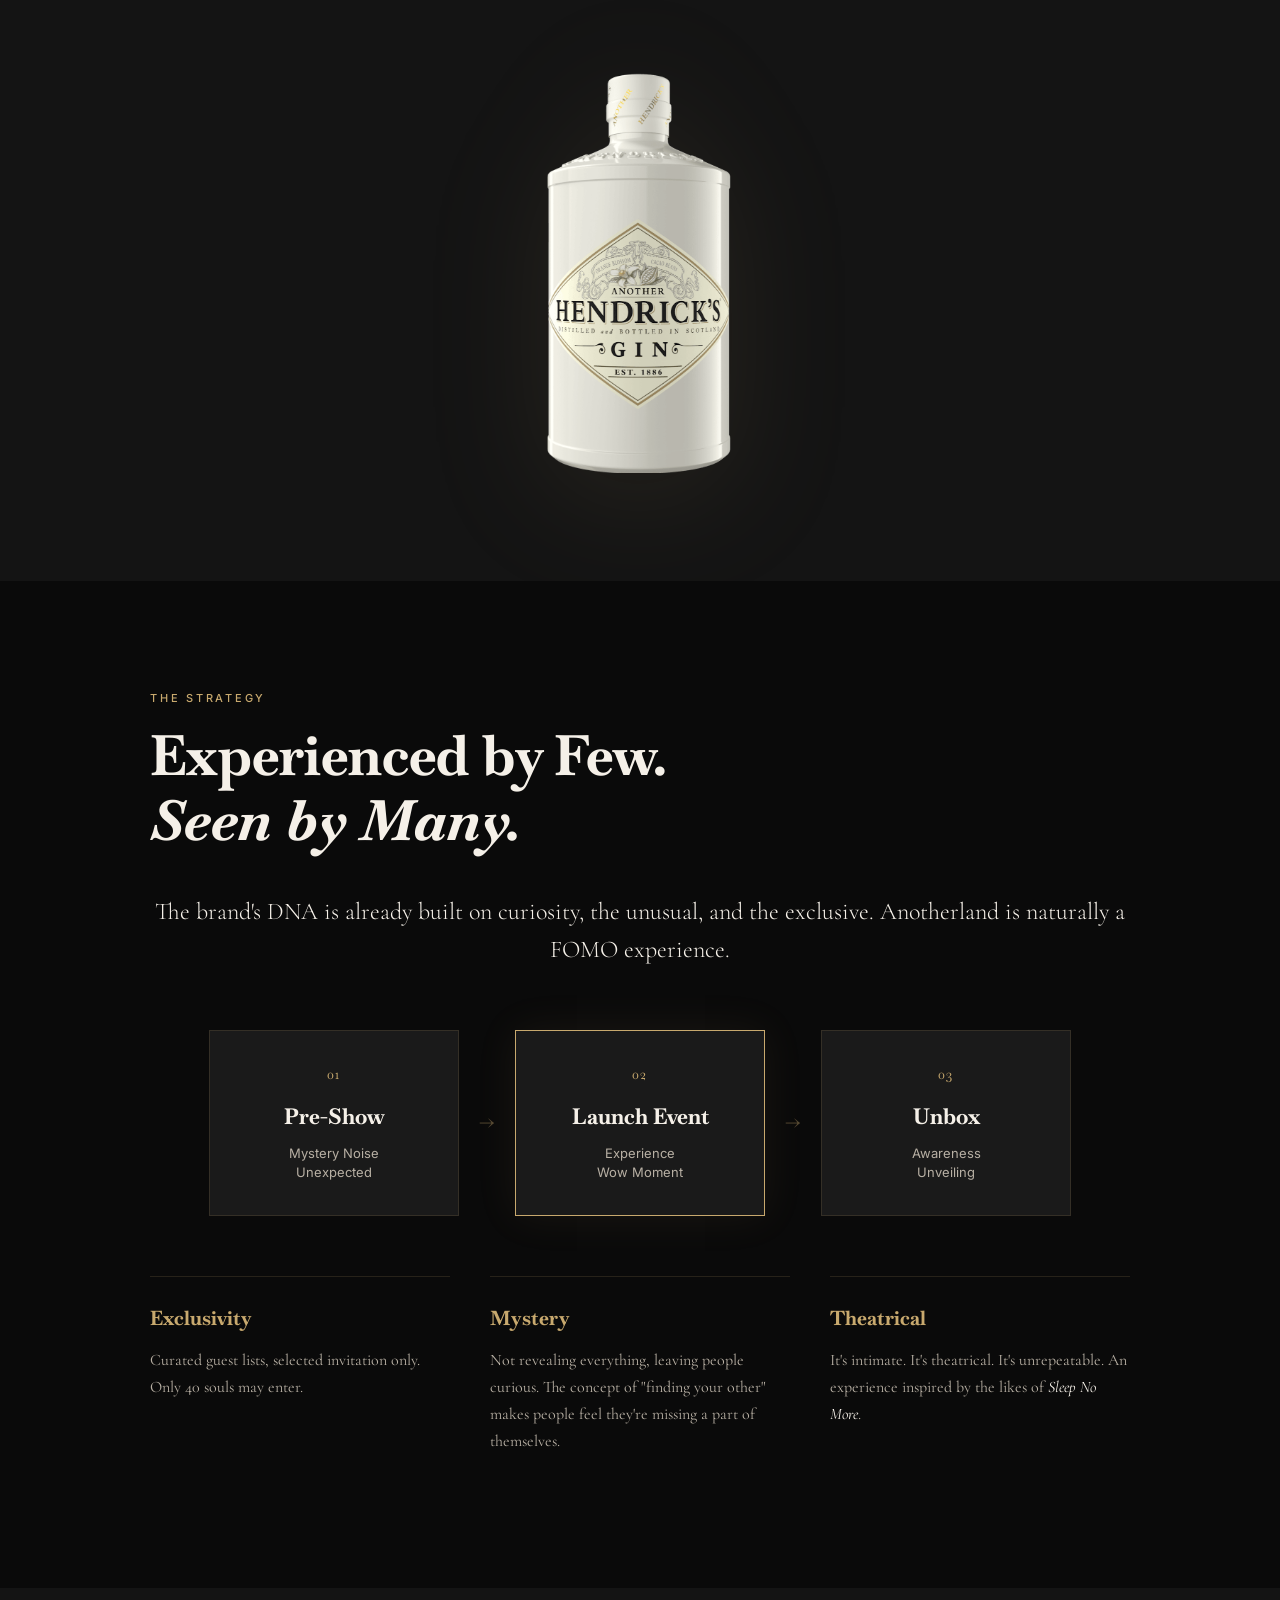
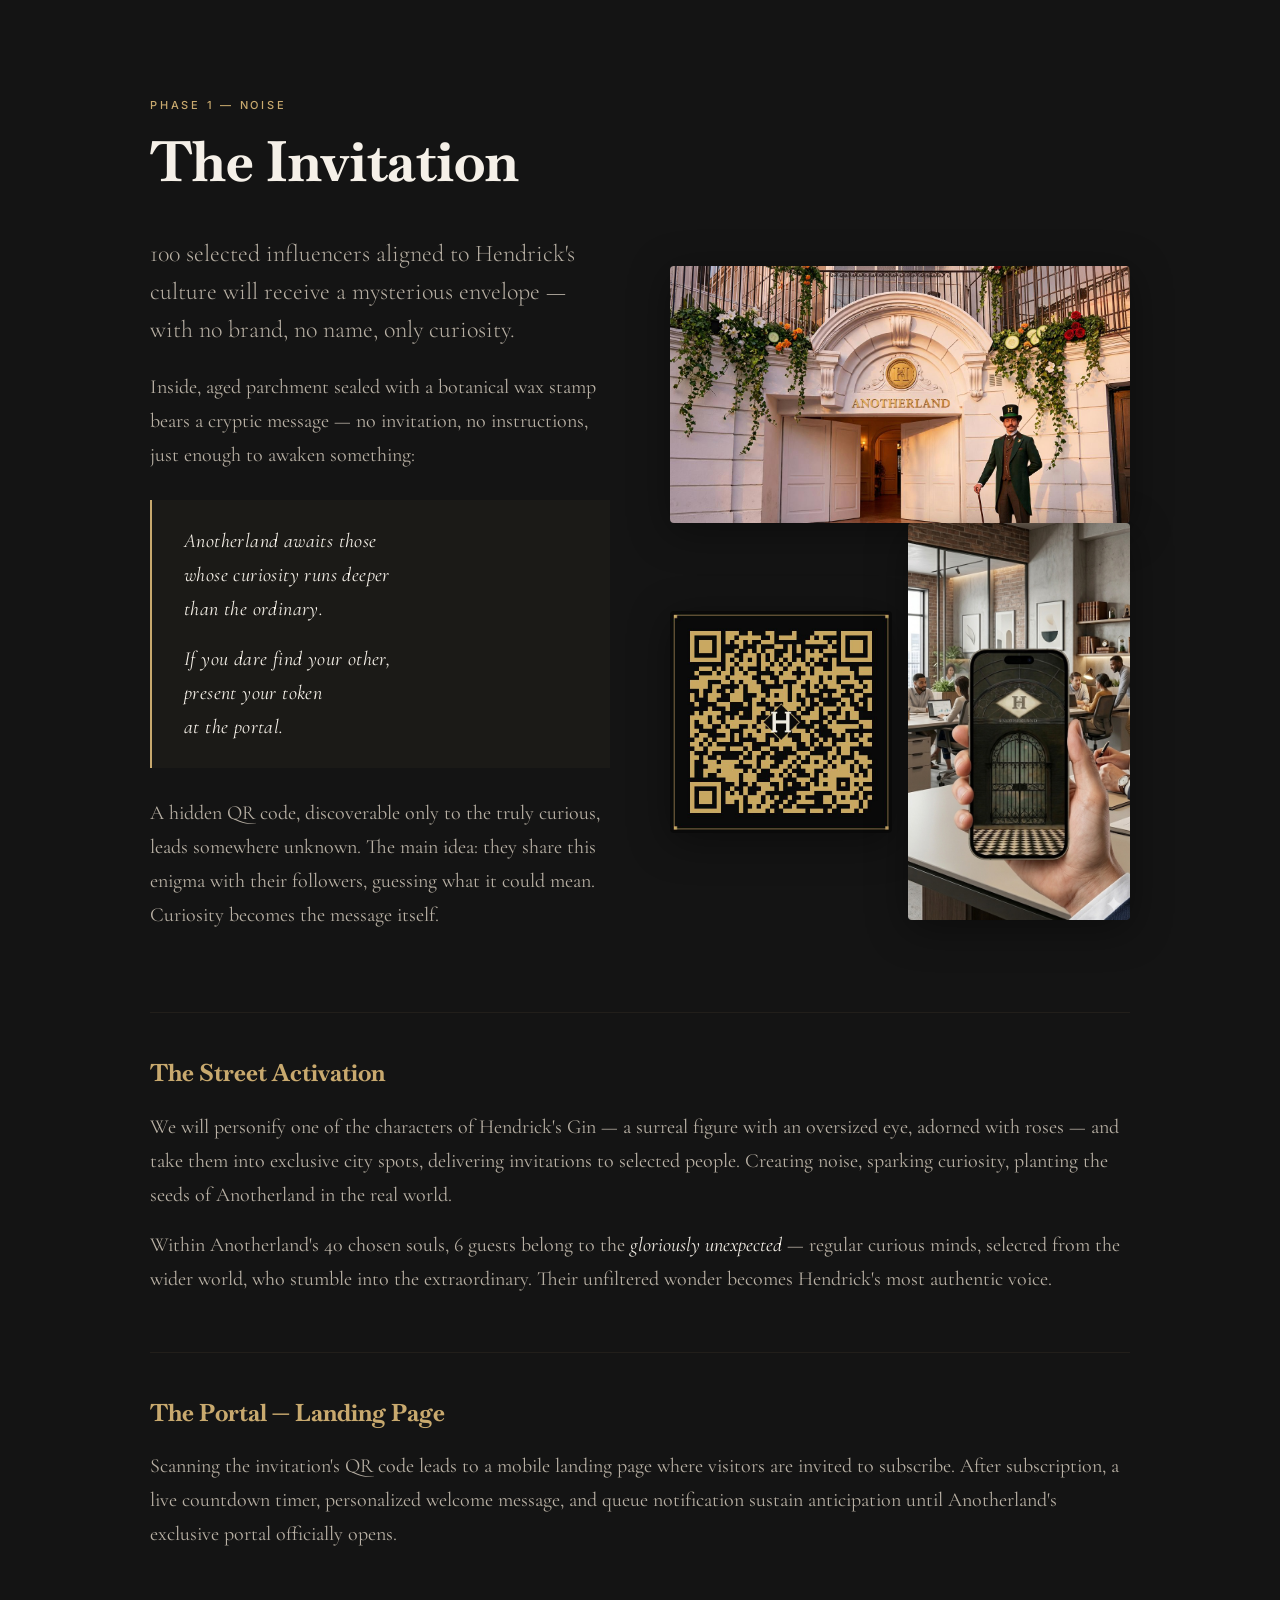
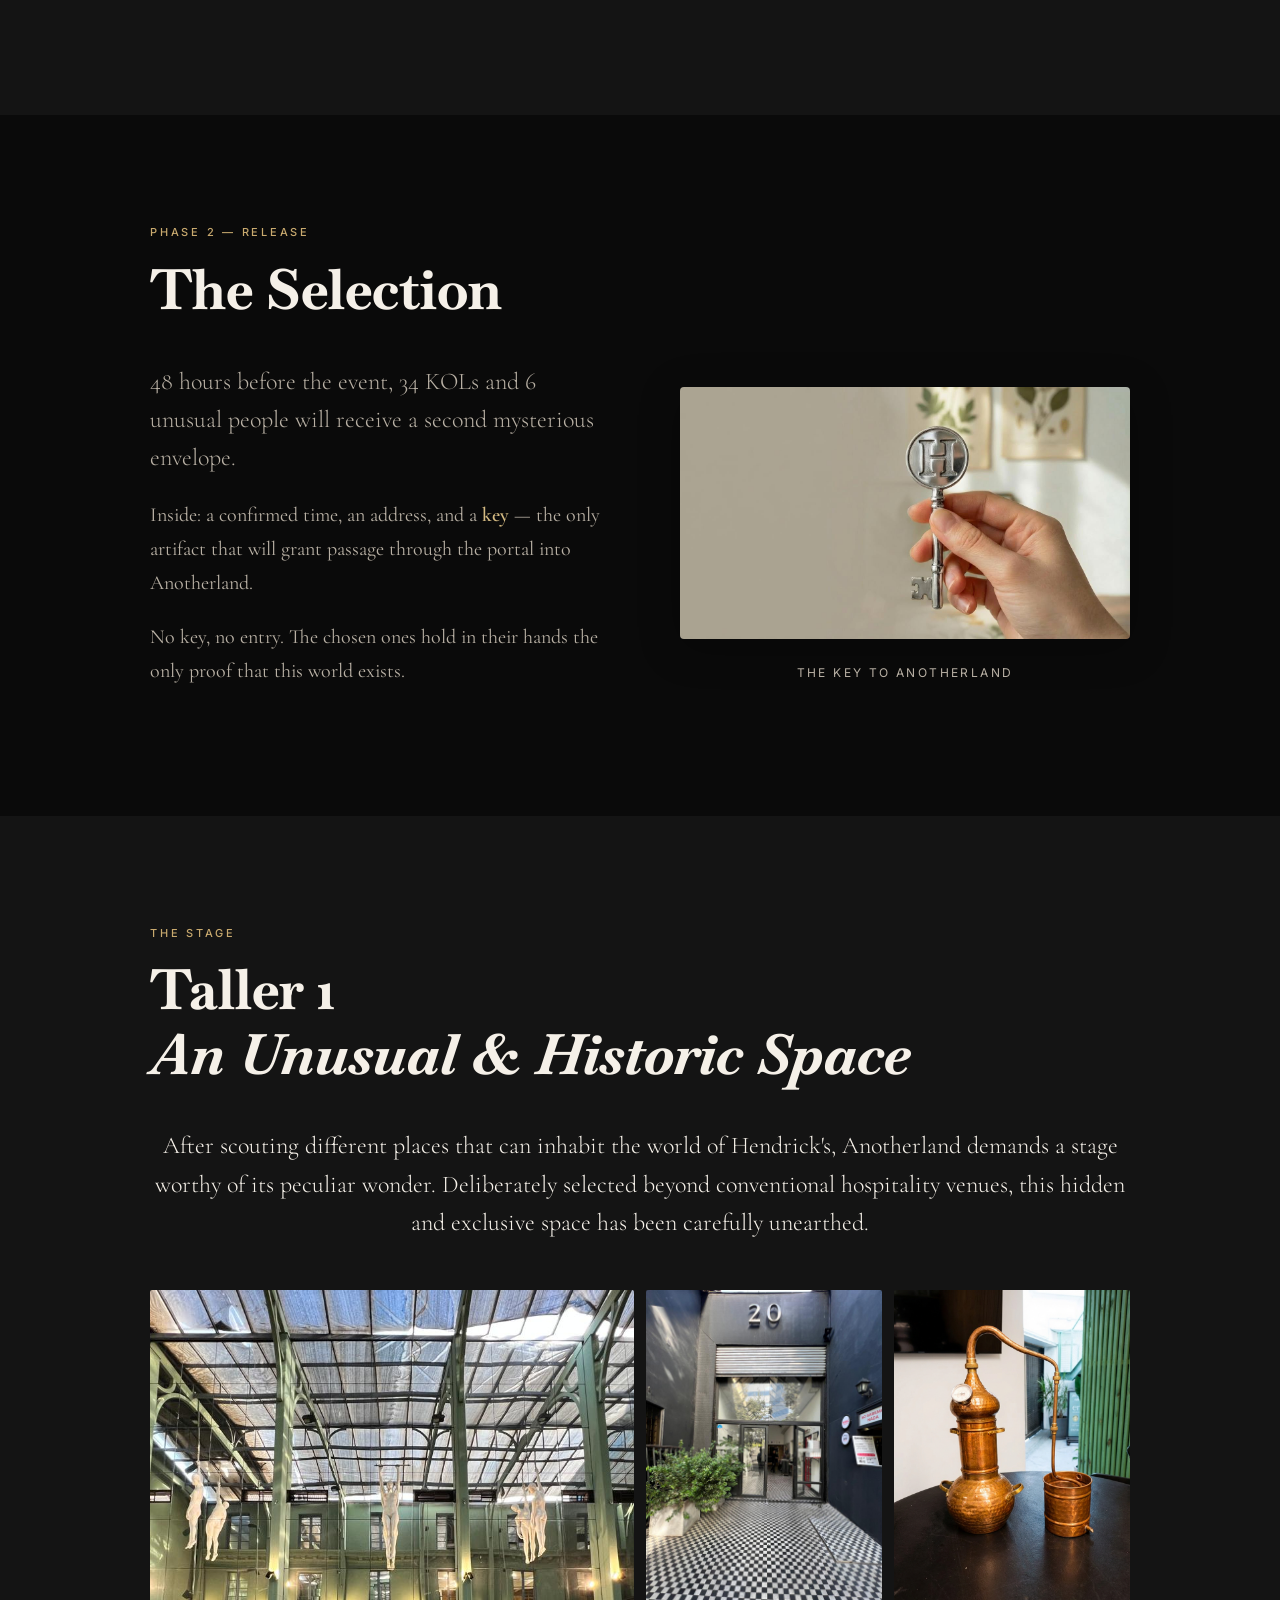
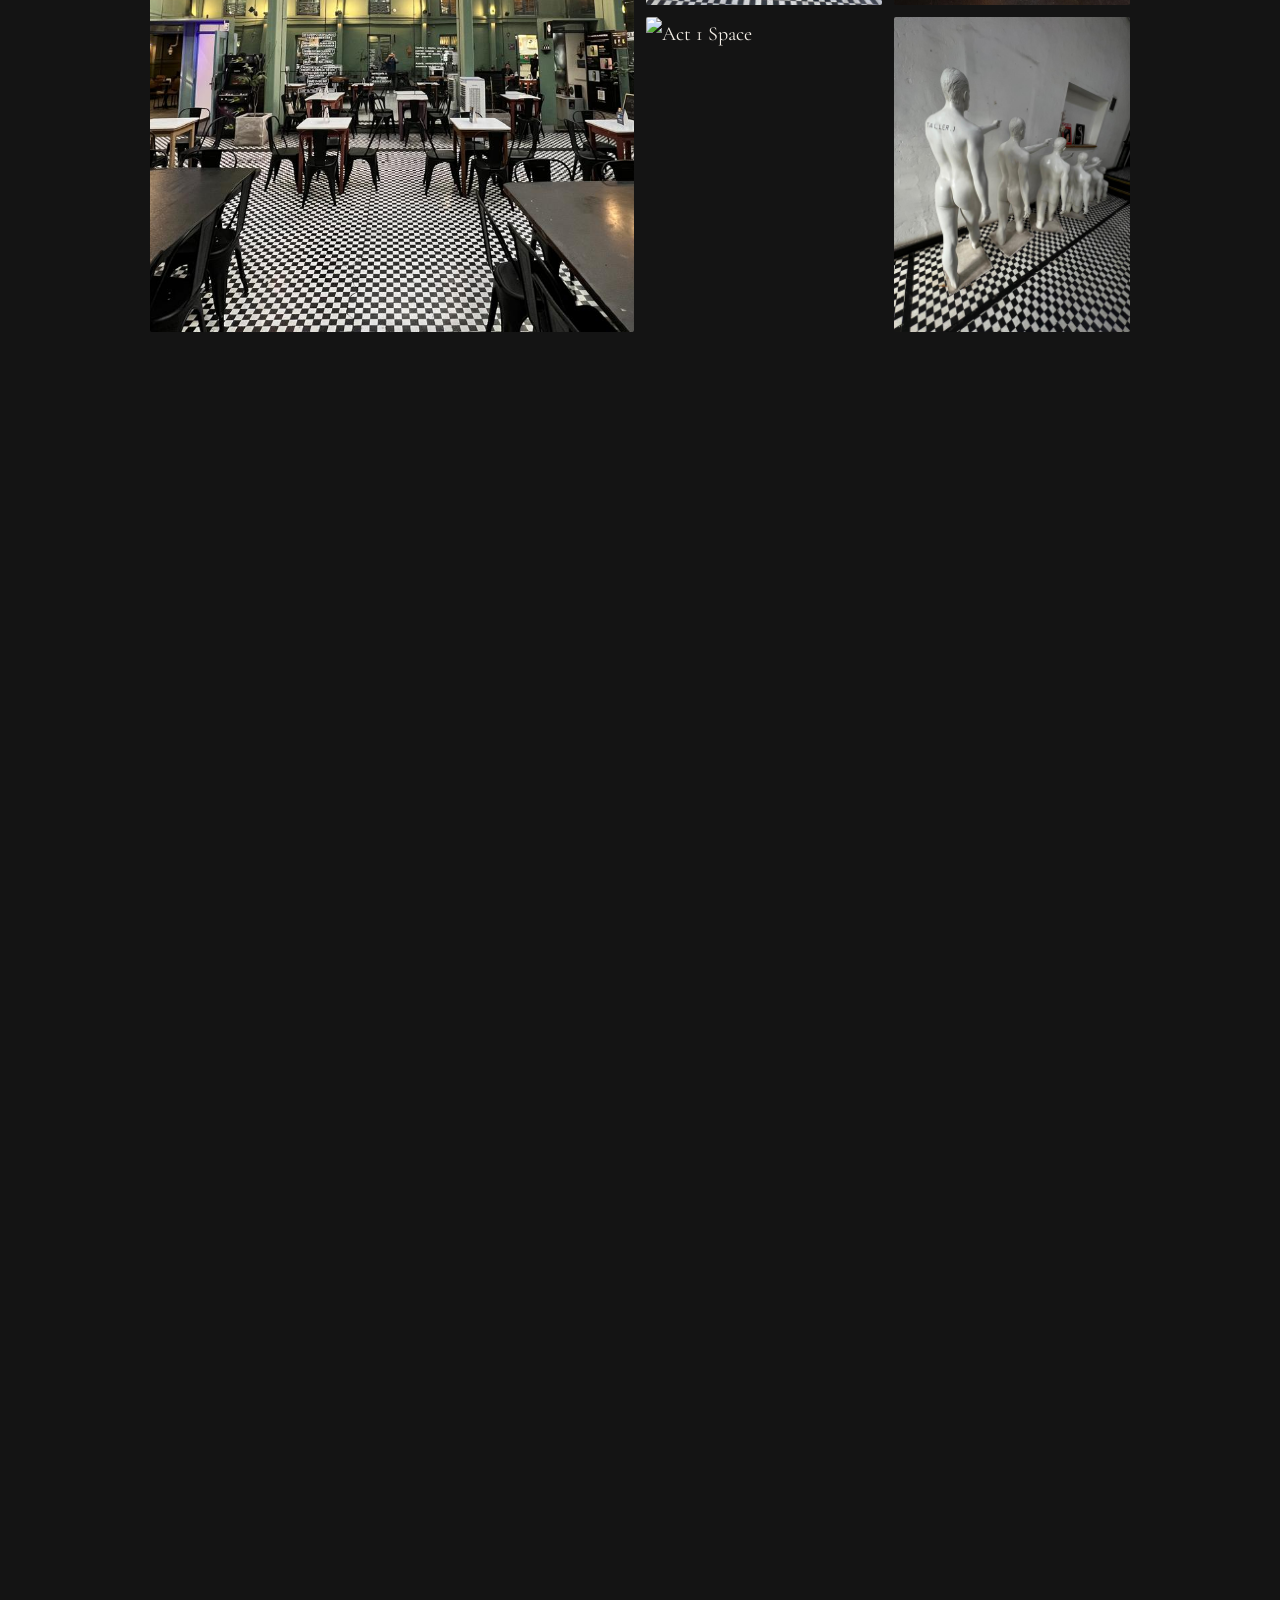
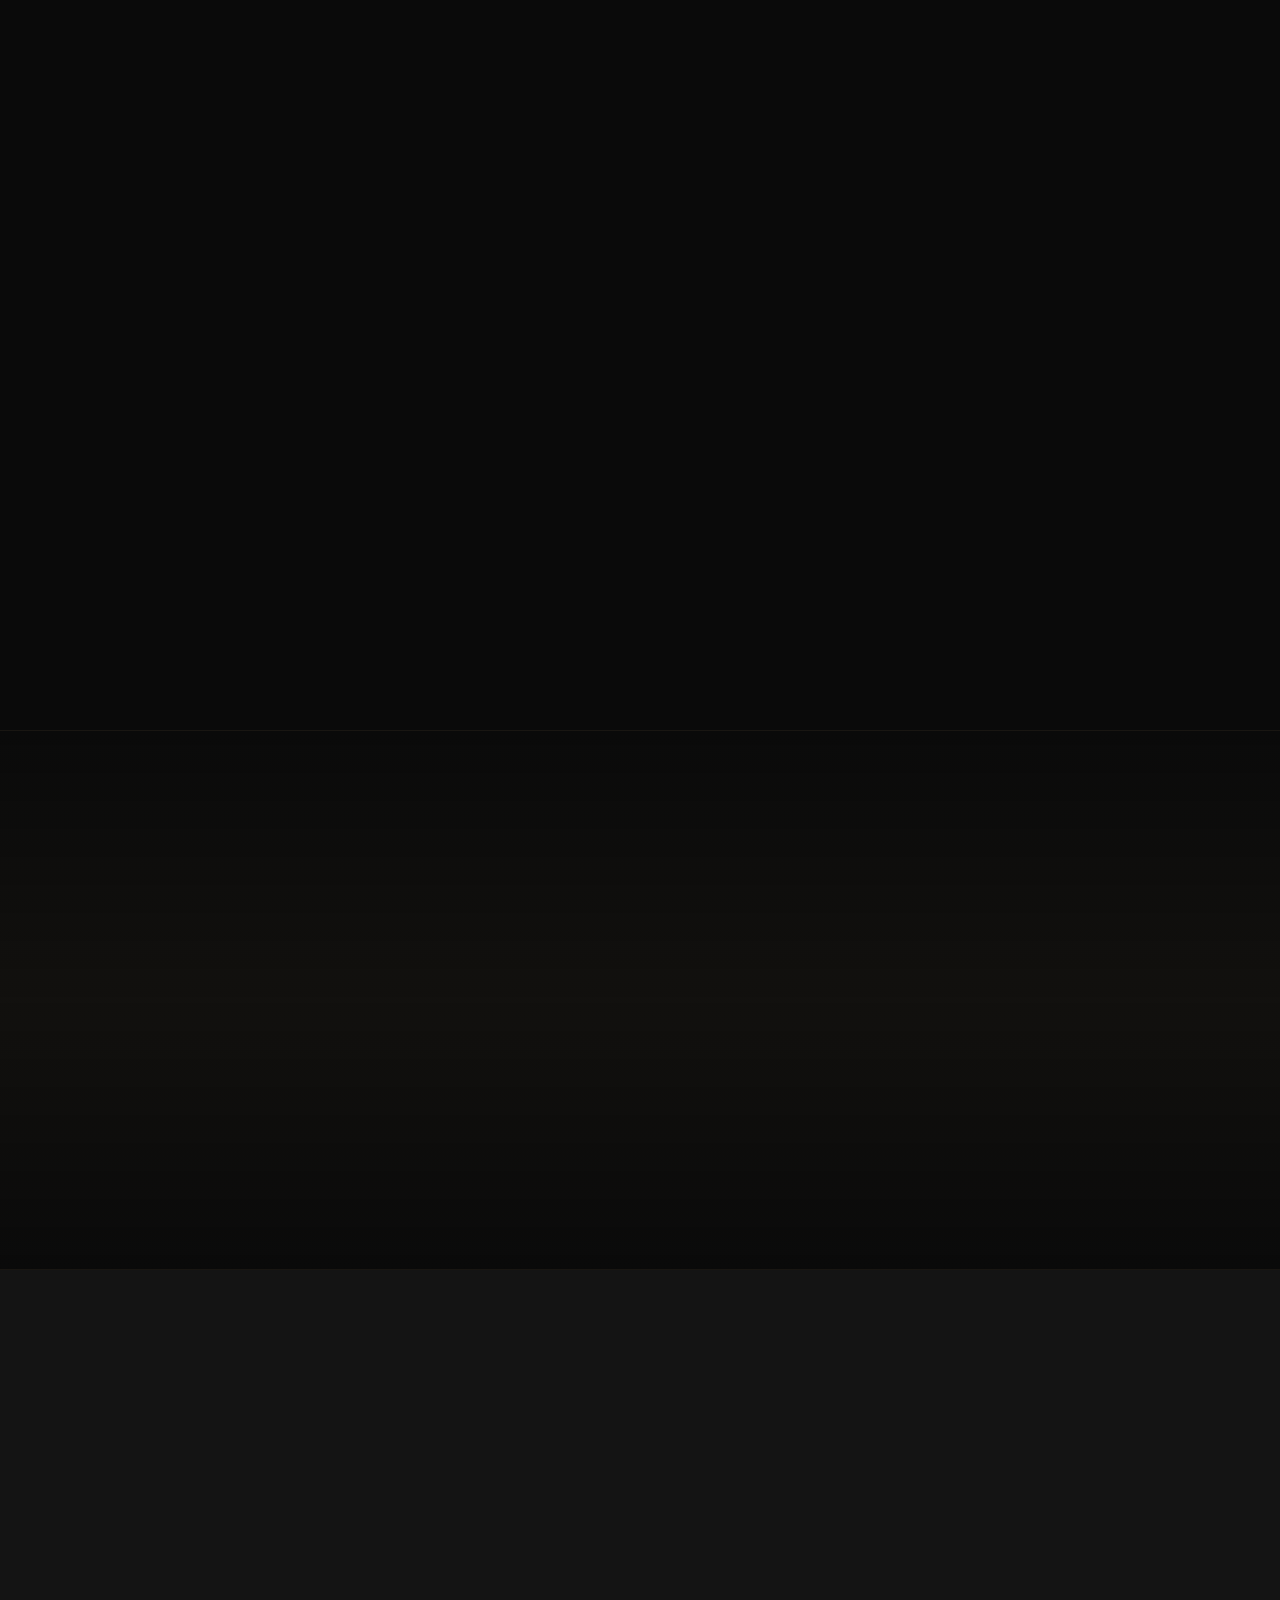
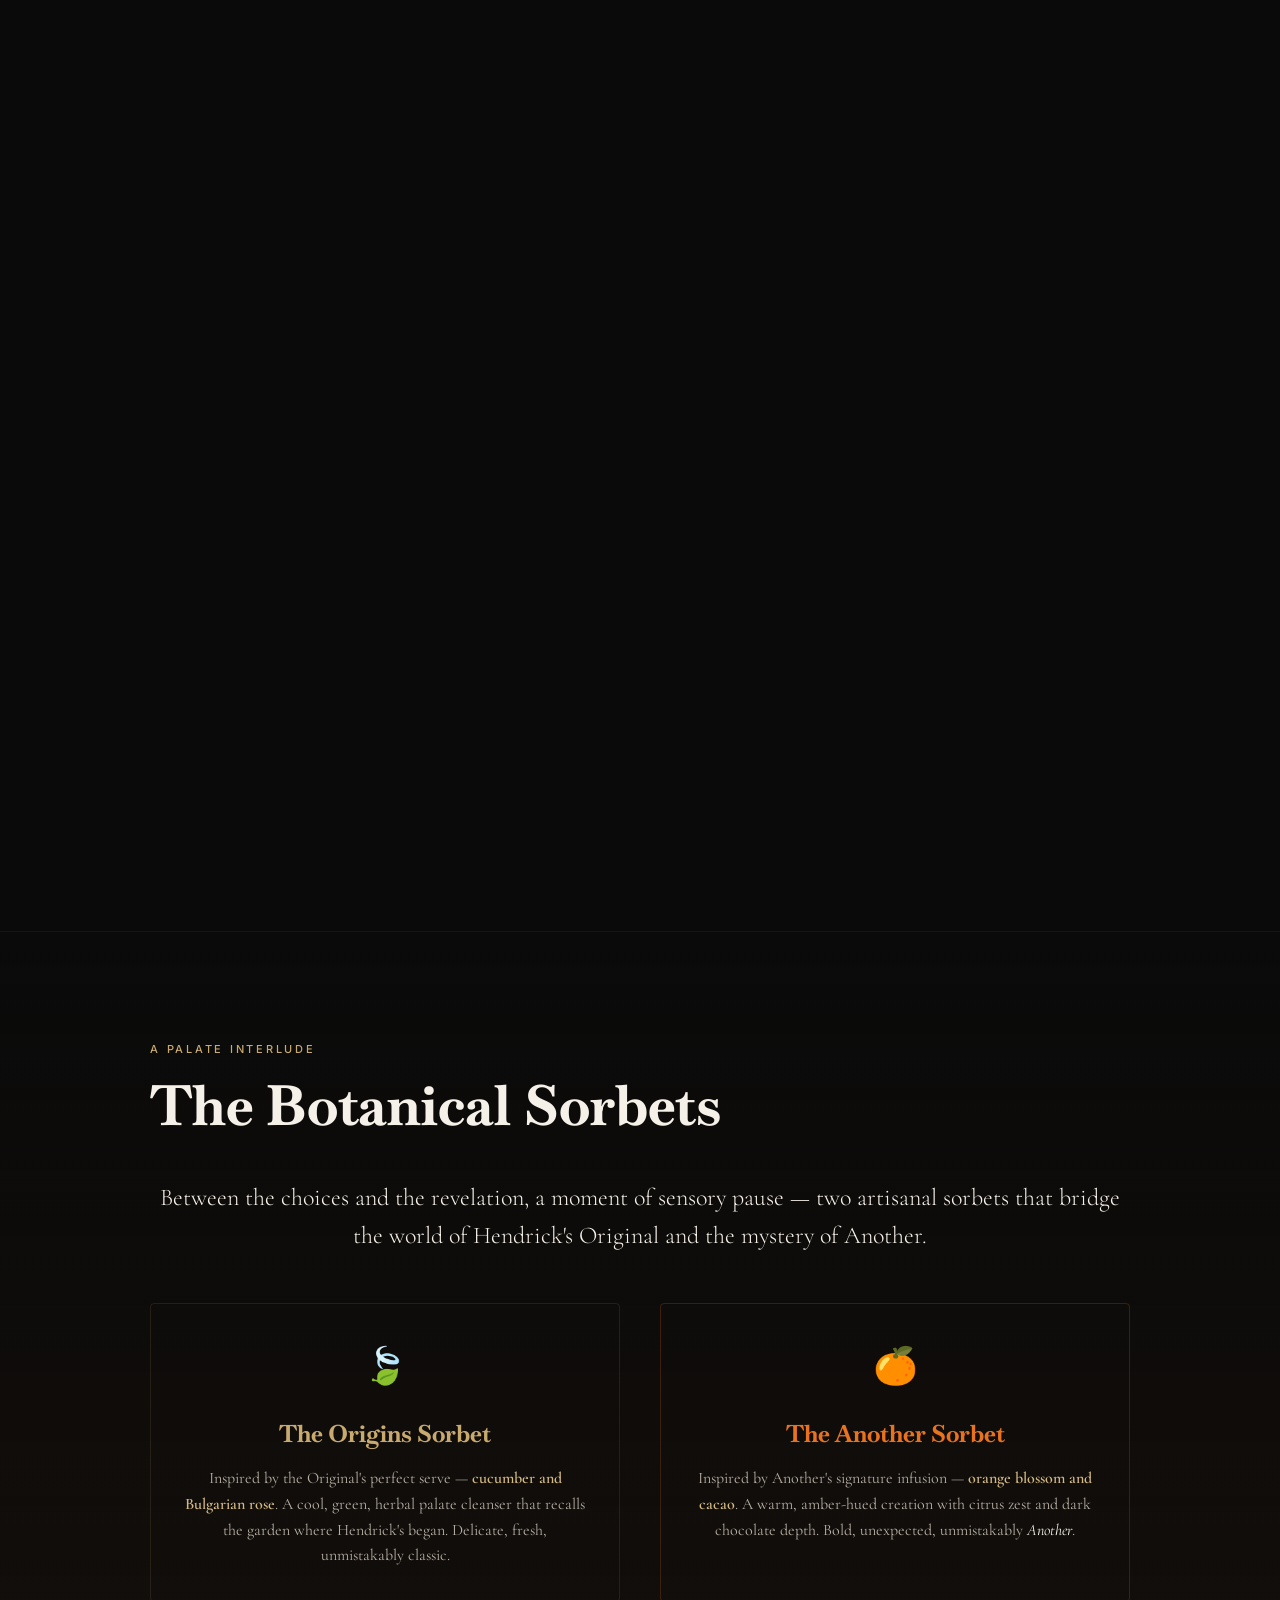
==== commit e9d4fe45: "feat: Round 2 corrections — realistic venue images, character renders, and refinements Major improve" ====
--- a/site/index.html
+++ b/site/index.html
@@ -7,7 +7,7 @@
   <meta name="description" content="An immersive launch experience for Hendrick's Another in Santiago de Chile">
   <link rel="preconnect" href="https://fonts.googleapis.com">
   <link rel="preconnect" href="https://fonts.gstatic.com" crossorigin>
-  <link href="https://fonts.googleapis.com/css2?family=Playfair+Display:ital,wght@0,400;0,600;0,700;0,800;1,400;1,600&family=Cormorant+Garamond:ital,wght@0,300;0,400;0,500;0,600;1,300;1,400&family=Inter:wght@300;400;500&display=swap" rel="stylesheet">
+  <link href="https://fonts.googleapis.com/css2?family=Baskervville:ital@0;1&family=Cormorant+Garamond:ital,wght@0,300;0,400;0,500;0,600;1,300;1,400&family=Inter:wght@300;400;500&display=swap" rel="stylesheet">
   <link rel="stylesheet" href="css/style.css">
 </head>
 <body>
@@ -45,7 +45,7 @@
       <h2 class="section__title reveal">A New Chapter<br>in the Hendrick's Story</h2>
       <div class="brief__grid">
         <div class="brief__text reveal">
-          <p class="text--lead">Hendrick's Another is not merely a new bottle — it is a permanent new expression, priced alongside the Original, with a perfect serve that marries <strong>tonic, cucumber, and orange</strong>.</p>
+          <p class="text--lead">Hendrick's Another is not merely a new bottle — it is a permanent new expression <strong>infused with orange blossom and cacao</strong>, priced alongside the Original, with a perfect serve that marries <strong>tonic, cucumber, and orange</strong>.</p>
           <p>This launch event in Santiago de Chile will amplify the arrival of Another to the Chilean market. An intimate, theatrical experience designed to be so extraordinary that those who attend cannot help but share it — and those who don't will wish they had.</p>
         </div>
         <div class="brief__details reveal delay-1">
@@ -138,7 +138,7 @@
           <p>A hidden QR code, discoverable only to the truly curious, leads somewhere unknown. The main idea: they share this enigma with their followers, guessing what it could mean. Curiosity becomes the message itself.</p>
         </div>
         <div class="invitation__visual reveal delay-1">
-          <img src="images/renders/render-invitation.jpg" alt="The Mysterious Invitation — Sealed Envelope with Botanical Wax Stamp" class="invitation__render-img" loading="lazy">
+          <img src="images/renders/render-entrance-doorman.jpg" alt="The Portal — Anotherland Awaits" class="invitation__render-img" loading="lazy">
           <div class="invitation__renders">
             <img src="images/renders/render-qr-code.jpg" alt="Hendrick's QR Code — Golden Seal" class="invitation__render-img" loading="lazy">
             <img src="images/renders/render-phone-portal.jpg" alt="Mobile Landing Page — The Portal" class="invitation__render-img invitation__render-img--phone" loading="lazy">
@@ -211,9 +211,10 @@
       <div class="venue__transformation reveal">
         <h3>The Transformation</h3>
         <p>Every corner will whisper of the unusual world of Hendrick's — a realm where the extraordinary hides in plain sight. The venue's own classical white busts, currently flanking the main entrance, will be relocated to the centre of the grand hall and arranged in a circular formation — silent witnesses to the night, creating a sculptural centrepiece that anchors the experience.</p>
+        <p>The brand's own assets become living scenography: <strong>vintage Hendrick's carts</strong> (2.30m tall, roofed) serve as mobile bar stations; <strong>metallic tubs and ice buckets</strong> overflow with fresh botanicals; the ornamental <strong>birdcage</strong> becomes an enigmatic prop; <strong>Moon Light lamps</strong> cast an amber glow; <strong>wooden Hendrick's crates</strong> and the signature <strong>flower wall</strong> complete the immersion — all drawn from the existing brand asset catalogue, ensuring budget efficiency while maintaining the authentic Hendrick's world.</p>
         <p>The right space becomes a unique invitation itself, beckoning curious souls to abandon the ordinary day and step, gloriously, into <em>Anotherland</em>.</p>
         <div class="venue__transformation-render">
-          <img src="images/renders/render-venue-transformed.jpg" alt="Taller 1 Transformed into Anotherland — Botanical Wonderland" loading="lazy">
+          <img src="images/renders/WhatsApp Image 2026-03-27 at 08.37.54.jpeg" alt="Taller 1 Transformed into Anotherland — Busts in Circular Formation" loading="lazy">
           <span class="venue__transformation-caption">The Vision — Taller 1 Transformed into Anotherland</span>
         </div>
       </div>
@@ -323,7 +324,7 @@
 
       <div class="act__scene reveal">
         <div class="act__scene-img">
-          <img src="images/renders/render-dark-hallway.jpg" alt="The Dark Hall — Candle-lit Passage Between Worlds" loading="lazy">
+          <img src="images/renders/render-dark-hallway-simple.jpg" alt="The Dark Hall — Candle-lit Passage Between Worlds" loading="lazy">
           <div class="act__scene-overlay"></div>
         </div>
         <div class="act__scene-text">
@@ -411,6 +412,33 @@
     </div>
   </section>
 
+  <!-- SORBETS — BETWEEN ACT 2 & ACT 3 -->
+  <section class="section section--sorbets" id="sorbets">
+    <div class="container">
+      <div class="section__label reveal">A Palate Interlude</div>
+      <h2 class="section__title reveal">The Botanical Sorbets</h2>
+      <p class="text--lead text--center reveal">Between the choices and the revelation, a moment of sensory pause — two artisanal sorbets that bridge the world of Hendrick's Original and the mystery of Another.</p>
+
+      <div class="sorbets__grid reveal">
+        <div class="sorbets__item">
+          <div class="sorbets__icon">&#127811;</div>
+          <h3 class="sorbets__name">The Origins Sorbet</h3>
+          <p class="sorbets__desc">Inspired by the Original's perfect serve — <strong>cucumber and Bulgarian rose</strong>. A cool, green, herbal palate cleanser that recalls the garden where Hendrick's began. Delicate, fresh, unmistakably classic.</p>
+        </div>
+        <div class="sorbets__item sorbets__item--another">
+          <div class="sorbets__icon">&#127818;</div>
+          <h3 class="sorbets__name">The Another Sorbet</h3>
+          <p class="sorbets__desc">Inspired by Another's signature infusion — <strong>orange blossom and cacao</strong>. A warm, amber-hued creation with citrus zest and dark chocolate depth. Bold, unexpected, unmistakably <em>Another</em>.</p>
+        </div>
+      </div>
+
+      <div class="sorbets__visual reveal delay-1">
+        <img src="images/renders/render-sorbets.jpg" alt="The Botanical Sorbets — Original & Another" loading="lazy">
+        <p class="sorbets__caption">Two worlds. One extraordinary pause.</p>
+      </div>
+    </div>
+  </section>
+
   <!-- S9: ACT 3 — THE DISCOVER & THE TOAST -->
   <section class="section section--act section--act3" id="act3">
     <div class="container">
@@ -435,12 +463,12 @@
       <div class="act3__scenes reveal">
         <div class="act__scene">
           <div class="act__scene-img">
-            <img src="images/renders/render-photo-opportunity.jpg" alt="Photo Opportunity — Botanical Arch with Gold Frame" loading="lazy">
+            <img src="images/renders/WhatsApp Image 2026-03-27 at 12.05.15.jpeg" alt="The WOW Moment — Anotherland Revealed in Full Glory" loading="lazy">
             <div class="act__scene-overlay act__scene-overlay--gold"></div>
           </div>
           <div class="act__scene-text">
             <h3>The WOW Moment</h3>
-            <p>When our guests enter Anotherland, they discover a captivating world to freely explore. Instagrammable photo opportunity spots — like this botanical arch with a gold vintage frame — ensure every guest becomes a content creator, sharing Anotherland with the world.</p>
+            <p>When our guests enter Anotherland, they discover a captivating world to freely explore — the grand hall alive with botanical wonder, classical busts arranged in a ceremonial circle, and warm golden light flooding every corner. Every angle becomes an Instagrammable moment, ensuring each guest shares Anotherland with the world.</p>
           </div>
         </div>
 
@@ -461,7 +489,7 @@
           <img src="images/brand/another-bottle.png" alt="Hendrick's Another" class="act3__toast-bottle" loading="lazy">
           <div class="act3__toast-text">
             <h3>The Toast</h3>
-            <p>Guests reunite around the previously hidden chamber. The Orator reveals the wooden box that held mystery all night — it opens to unveil <strong>Hendrick's Another</strong>.</p>
+            <p>Guests reunite around the previously hidden chamber. The Orator reveals the wooden box that held mystery all night — it opens to unveil <strong>Hendrick's Another</strong>, a gin uniquely infused with <strong>orange blossom and cacao</strong>.</p>
             <p>Some of the white lights change to orange to enhance the moment and arrival. The cocktail built through the story is served.</p>
             <blockquote class="act3__toast-quote">
               "To Another, may we savor it always."
@@ -486,7 +514,7 @@
           <p>They unbox it on camera. They share it with their followers. The hashtag <strong>#hendrickschile</strong> begins to spread. What was experienced by few is now seen by many — and the legend of Anotherland grows.</p>
         </div>
         <div class="unbox__visual reveal delay-1">
-          <img src="images/renders/render-photo-spot.jpg" alt="Hendrick's Another Seeding Box — Unboxing Experience" class="unbox__render" loading="lazy">
+          <img src="images/renders/seeding-box-another.jpg" alt="Hendrick's Another Seeding Box — Unboxing Experience" class="unbox__render" loading="lazy">
           <p class="unbox__caption">The Seeding Box — #hendrickschile</p>
         </div>
       </div>
@@ -501,7 +529,7 @@
       <p class="text--lead text--center reveal">The traveler rises, carrying their glass and their journey through Anotherland forward. The Purveyor offers a keepsake token — bespoke to each guest and their pouch — as they exit back into the ordinary world, forever changed.</p>
 
       <div class="farewell__hero reveal">
-        <img src="images/renders/render-cocktails.jpg" alt="Hendrick's Another & Original — The Perfect Serves" loading="lazy">
+        <img src="images/renders/render-farewell-cocktails-white.jpg" alt="Hendrick's Another & Original — The Perfect Serves" loading="lazy">
       </div>
 
       <div class="farewell__cocktails reveal">
@@ -527,7 +555,7 @@
         <h2 class="credits__title">Anotherland Awaits</h2>
         <p class="credits__subtitle">Santiago de Chile — June 2026</p>
         <div class="credits__divider"></div>
-        <p class="credits__agency">A proposal by <strong>Revision</strong></p>
+        <p class="credits__agency">A proposal by <strong>WeAreVision</strong></p>
         <p class="credits__contact">Federico Elgueta — Federico@wearevision.cl</p>
       </div>
     </div>
--- a/site/css/style.css
+++ b/site/css/style.css
@@ -24,7 +24,7 @@
   --orange: #e8721d;
   --orange-glow: rgba(232, 114, 29, 0.15);
 
-  --font-display: 'Playfair Display', Georgia, serif;
+  --font-display: 'Baskervville', Georgia, serif;
   --font-body: 'Cormorant Garamond', Garamond, serif;
   --font-ui: 'Inter', -apple-system, sans-serif;
 
@@ -188,8 +188,8 @@
 .hero__h-mark {
   width: 48px;
   height: auto;
-  opacity: 0.7;
-  filter: brightness(2) sepia(0.3);
+  opacity: 0.9;
+  filter: brightness(0) invert(0.8) sepia(1) saturate(3) hue-rotate(15deg);
   margin: 0 auto;
 }
 
@@ -753,6 +753,80 @@
   box-shadow: 0 8px 40px rgba(0, 0, 0, 0.4);
 }
 
+/* --- SORBETS --- */
+.section--sorbets {
+  background: linear-gradient(to bottom, var(--black-deep), rgba(232, 114, 29, 0.03), var(--black-deep));
+  border-top: 1px solid rgba(200, 169, 110, 0.08);
+}
+
+.sorbets__grid {
+  display: grid;
+  grid-template-columns: 1fr 1fr;
+  gap: 40px;
+  margin-top: 48px;
+}
+
+.sorbets__item {
+  padding: 32px;
+  border: 1px solid rgba(200, 169, 110, 0.12);
+  border-radius: 4px;
+  text-align: center;
+}
+
+.sorbets__item--another {
+  border-color: rgba(232, 114, 29, 0.2);
+}
+
+.sorbets__icon {
+  font-size: 36px;
+  margin-bottom: 16px;
+}
+
+.sorbets__name {
+  font-family: var(--font-display);
+  font-size: clamp(20px, 2.5vw, 24px);
+  color: var(--gold);
+  margin-bottom: 12px;
+}
+
+.sorbets__item--another .sorbets__name {
+  color: var(--orange);
+}
+
+.sorbets__desc {
+  color: var(--cream-muted);
+  font-size: 16px;
+  line-height: 1.6;
+}
+
+.sorbets__visual {
+  margin-top: 48px;
+  text-align: center;
+}
+
+.sorbets__visual img {
+  width: 100%;
+  max-height: 450px;
+  object-fit: cover;
+  border-radius: 4px;
+  box-shadow: 0 12px 48px rgba(200, 169, 110, 0.1);
+}
+
+.sorbets__caption {
+  font-family: var(--font-ui);
+  font-size: 12px;
+  letter-spacing: 0.15em;
+  text-transform: uppercase;
+  color: var(--cream-muted);
+  margin-top: 16px;
+}
+
+@media (max-width: 640px) {
+  .sorbets__grid {
+    grid-template-columns: 1fr;
+  }
+}
+
 .farewell__hero {
   margin-bottom: 48px;
   text-align: center;
